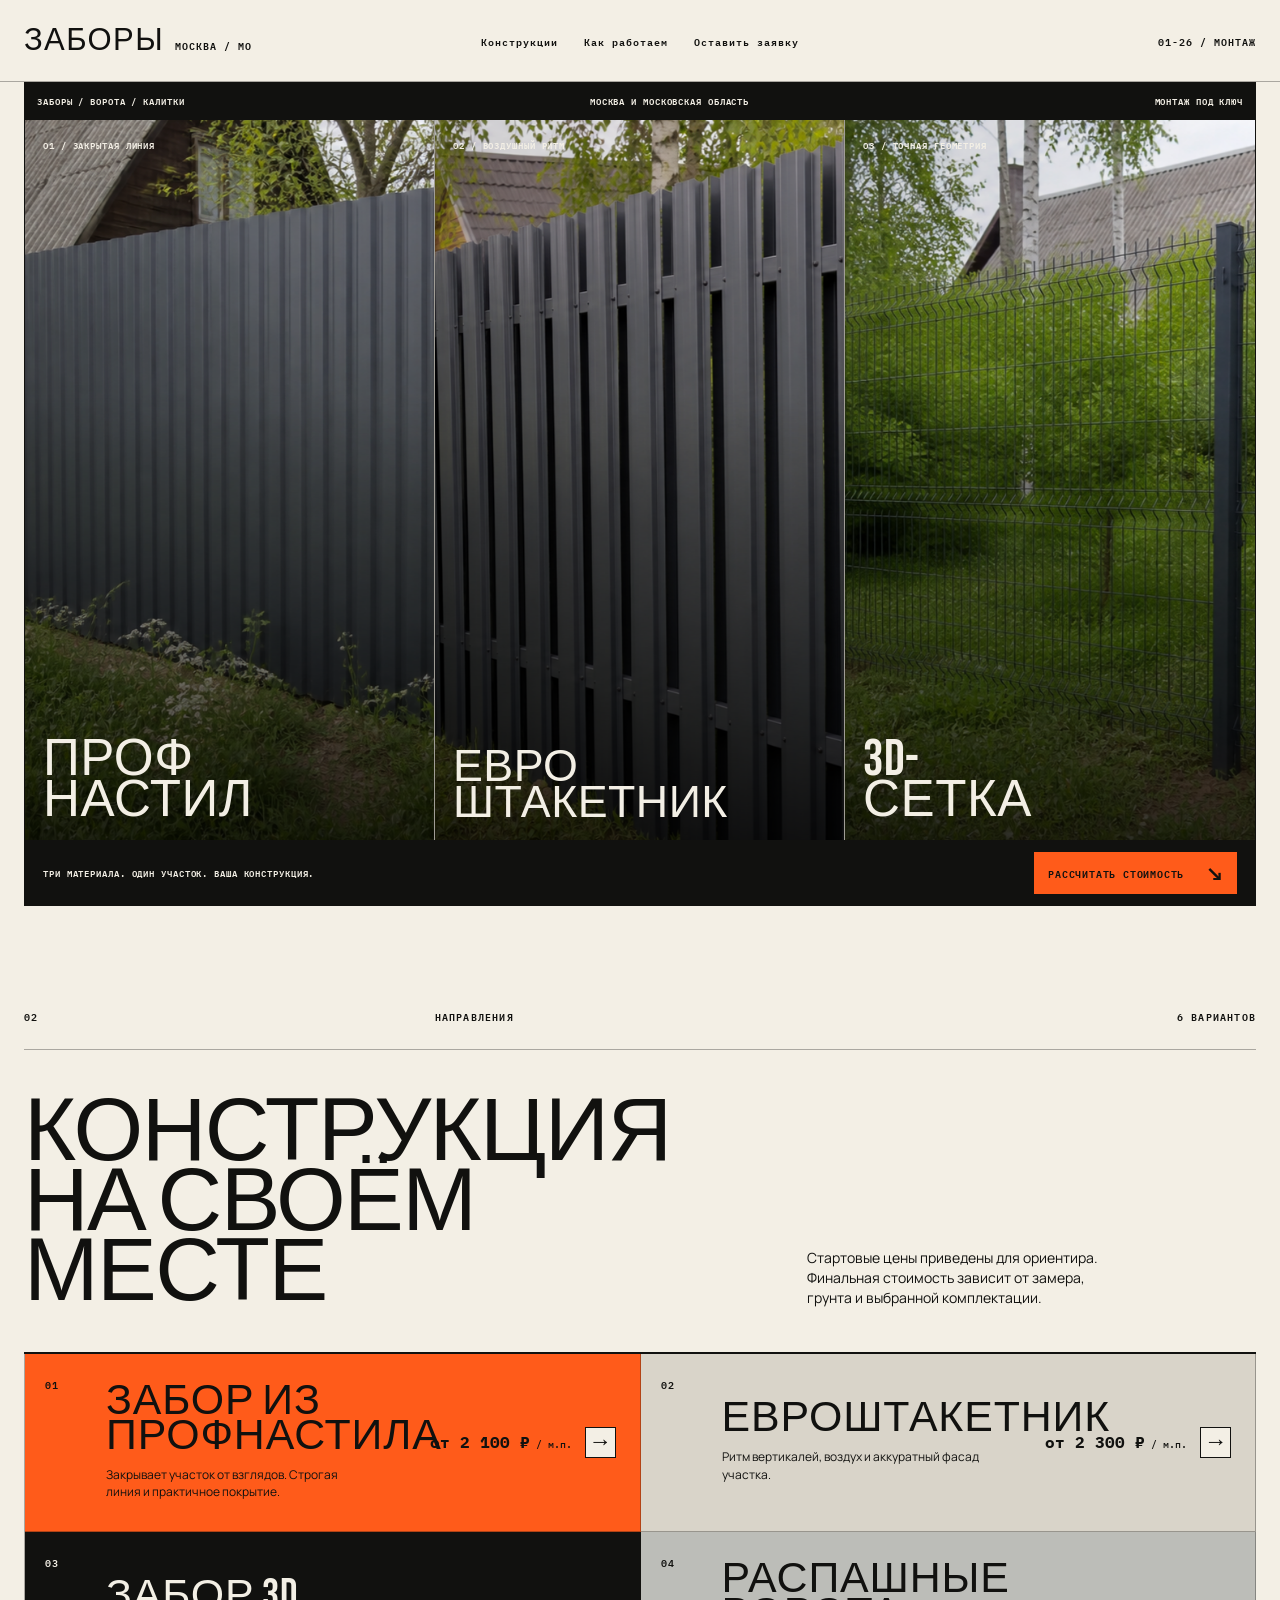
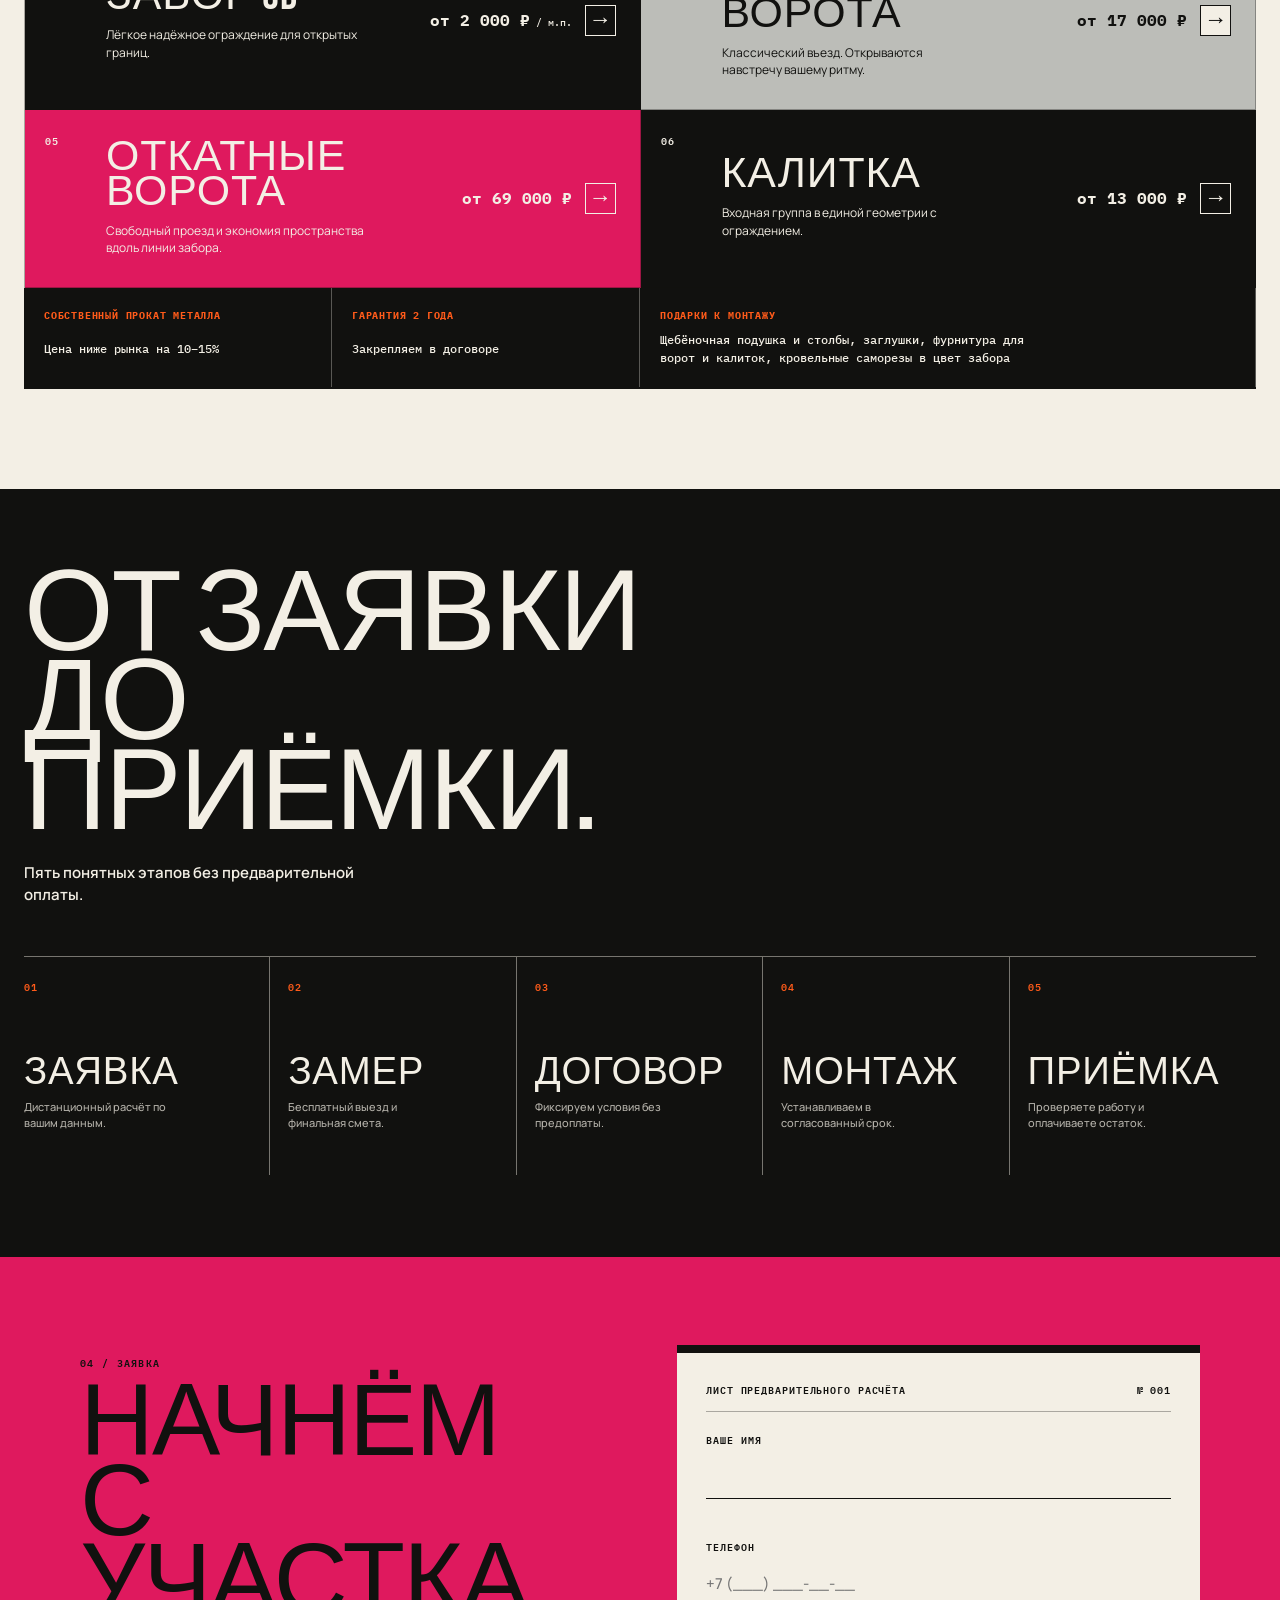
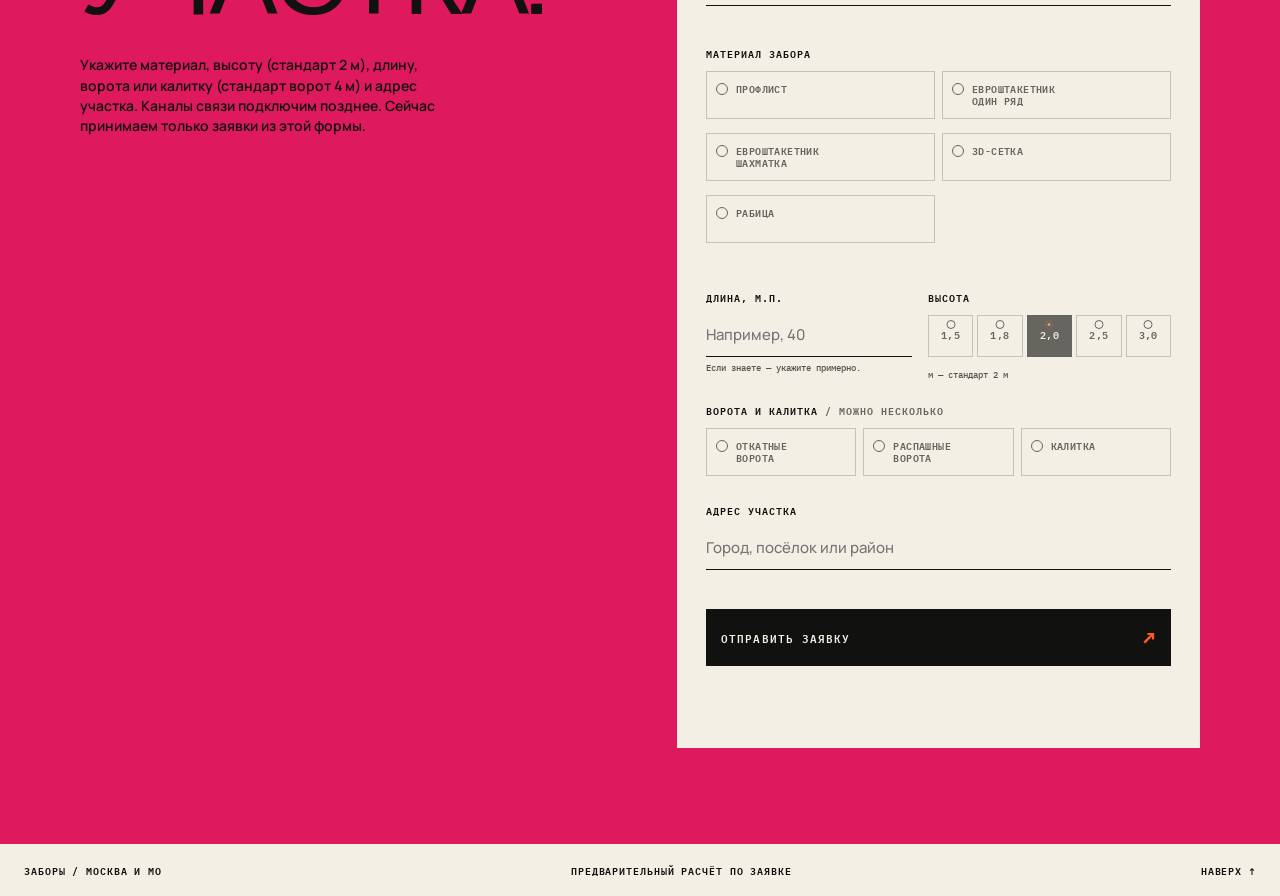
==== index.html @ bd5d5236 "fix: contain direction controls and refine field focus" ====
<!doctype html>
<html lang="ru">
  <head>
    <meta charset="UTF-8" />
    <meta name="viewport" content="width=device-width, initial-scale=1.0" />
    <meta name="description" content="Заборы, ворота и калитки под ключ в Москве и Московской области." />
    <title>Заборы Москва: монтаж ограждений и ворот</title>
    <link rel="preconnect" href="https://fonts.googleapis.com" />
    <link rel="preconnect" href="https://fonts.gstatic.com" crossorigin />
    <link href="https://fonts.googleapis.com/css2?family=Bebas+Neue&family=IBM+Plex+Mono:wght@400;500;600&family=Manrope:wght@400;500;600;700;800&display=swap" rel="stylesheet" />
    <link rel="stylesheet" href="styles.css" />
    <link rel="stylesheet" href="poster-additions.css?v=spec-2" />
    <link rel="stylesheet" href="fidelity-hero.css?v=collage-4" />
  </head>
  <body>
    <!-- THESIS: construction, stated clearly. OWN-WORLD: an industrial street-poster built from black ink, off-white stock, safety orange and magenta. STORY: choose a structure, see starting prices, leave one request. FIRST VIEWPORT: a huge installed gate proves the subject before any sales copy. FORM: a disciplined specification slip that only collects a request. FINISH: form status is candid about delivery. seed: 58762ba6 -->
    <a class="skip-link" href="#lead-form">К форме заявки</a>
    <header class="site-header" id="top">
      <a class="logo" href="#top" aria-label="Заборы Москва, в начало"><span>ЗАБОРЫ</span><b>МОСКВА / МО</b></a>
      <nav aria-label="Навигация по странице"><a href="#directions">Конструкции</a><a href="#process">Как работаем</a><a href="#lead-form">Оставить заявку</a></nav>
      <p class="header-code">01-26 / МОНТАЖ</p>
    </header>
    <main>
      <section class="cinematic-hero" aria-labelledby="hero-title">
        <div class="cinematic-utility"><span>ЗАБОРЫ / ВОРОТА / КАЛИТКИ</span><span>МОСКВА И МОСКОВСКАЯ ОБЛАСТЬ</span><span>МОНТАЖ ПОД КЛЮЧ</span></div>
        <div class="triptych">
          <article class="triptych-panel"><img src="assets/hero-proflist-v3.png" alt="Забор из профнастила" /><div class="panel-shade"></div><p>01 / ЗАКРЫТАЯ ЛИНИЯ</p><h1 id="hero-title">ПРОФ<span>НАСТИЛ</span></h1></article>
          <article class="triptych-panel"><img src="assets/hero-euro-v1.png" alt="Забор из евроштакетника" /><div class="panel-shade"></div><p>02 / ВОЗДУШНЫЙ РИТМ</p><h2>ЕВРО<span>ШТАКЕТНИК</span></h2></article>
          <article class="triptych-panel"><img src="assets/hero-3d-v3.png" alt="Забор из 3D-сетки" /><div class="panel-shade"></div><p>03 / ТОЧНАЯ ГЕОМЕТРИЯ</p><h2>3D-<span>СЕТКА</span></h2></article>
        </div>
        <div class="triptych-footer"><p>ТРИ МАТЕРИАЛА. ОДИН УЧАСТОК. ВАША КОНСТРУКЦИЯ.</p><a class="triptych-cta" href="#lead-form">РАССЧИТАТЬ СТОИМОСТЬ <span aria-hidden="true">↘</span></a></div>
      </section>
      <section class="directions" id="directions" aria-labelledby="directions-title">
        <div class="section-index"><span>02</span><span>НАПРАВЛЕНИЯ</span><span>6 ВАРИАНТОВ</span></div>
        <div class="section-head"><h2 id="directions-title">КОНСТРУКЦИЯ<br>НА СВОЁМ МЕСТЕ</h2><p>Стартовые цены приведены для ориентира. Финальная стоимость зависит от замера, грунта и выбранной комплектации.</p></div>
        <div class="direction-list">
          <article id="proflist" class="direction direction-orange"><span class="direction-number">01</span><div><h3>ЗАБОР ИЗ<br>ПРОФНАСТИЛА</h3><p>Закрывает участок от взглядов. Строгая линия и практичное покрытие.</p></div><strong>от 2 100 ₽<small> / м.п.</small></strong><a href="#lead-form" aria-label="Оставить заявку на забор из профнастила">→</a></article>
          <article id="euro-picket" class="direction direction-zinc"><span class="direction-number">02</span><div><h3>ЕВРОШТАКЕТНИК</h3><p>Ритм вертикалей, воздух и аккуратный фасад участка.</p></div><strong>от 2 300 ₽<small> / м.п.</small></strong><a href="#lead-form" aria-label="Оставить заявку на евроштакетник">→</a></article>
          <article id="mesh-3d" class="direction direction-dark"><span class="direction-number">03</span><div><h3>ЗАБОР 3D</h3><p>Лёгкое надёжное ограждение для открытых границ.</p></div><strong>от 2 000 ₽<small> / м.п.</small></strong><a href="#lead-form" aria-label="Оставить заявку на забор 3D">→</a></article>
          <article id="swing-gates" class="direction direction-steel"><span class="direction-number">04</span><div><h3>РАСПАШНЫЕ<br>ВОРОТА</h3><p>Классический въезд. Открываются навстречу вашему ритму.</p></div><strong>от 17 000 ₽</strong><a href="#lead-form" aria-label="Оставить заявку на распашные ворота">→</a></article>
          <article id="sliding-gates" class="direction direction-magenta"><span class="direction-number">05</span><div><h3>ОТКАТНЫЕ<br>ВОРОТА</h3><p>Свободный проезд и экономия пространства вдоль линии забора.</p></div><strong>от 69 000 ₽</strong><a href="#lead-form" aria-label="Оставить заявку на откатные ворота">→</a></article>
          <article id="wicket" class="direction direction-dark"><span class="direction-number">06</span><div><h3>КАЛИТКА</h3><p>Входная группа в единой геометрии с ограждением.</p></div><strong>от 13 000 ₽</strong><a href="#lead-form" aria-label="Оставить заявку на калитку">→</a></article>
        </div>
        <aside class="directions-note" aria-label="Условия работы">
          <p><b>СОБСТВЕННЫЙ ПРОКАТ МЕТАЛЛА</b><span>Цена ниже рынка на 10–15%</span></p>
          <p><b>ГАРАНТИЯ 2 ГОДА</b><span>Закрепляем в договоре</span></p>
          <p><b>ПОДАРКИ К МОНТАЖУ</b><span>Щебёночная подушка и столбы, заглушки, фурнитура для ворот и калиток, кровельные саморезы в цвет забора</span></p>
        </aside>
      </section>
      <section class="process" id="process" aria-labelledby="process-title">
        <div class="process-copy"><h2 id="process-title">ОТ ЗАЯВКИ<br>ДО ПРИЁМКИ.</h2><p class="process-intro">Пять понятных этапов без предварительной оплаты.</p><ol><li><b>01</b><span>ЗАЯВКА</span><small>Дистанционный расчёт по вашим данным.</small></li><li><b>02</b><span>ЗАМЕР</span><small>Бесплатный выезд и финальная смета.</small></li><li><b>03</b><span>ДОГОВОР</span><small>Фиксируем условия без предоплаты.</small></li><li><b>04</b><span>МОНТАЖ</span><small>Устанавливаем в согласованный срок.</small></li><li><b>05</b><span>ПРИЁМКА</span><small>Проверяете работу и оплачиваете остаток.</small></li></ol></div>
      </section>
      <section class="lead-section" id="lead-form" aria-labelledby="form-title">
        <div class="form-title"><p class="display-kicker">04 / ЗАЯВКА</p><h2 id="form-title">НАЧНЁМ<br>С УЧАСТКА.</h2><p>Укажите материал, высоту (стандарт 2 м), длину, ворота или калитку (стандарт ворот 4 м) и адрес участка. Каналы связи подключим позднее. Сейчас принимаем только заявки из этой формы.</p></div>
        <form class="lead-form specification-form" novalidate>
          <p class="form-heading">ЛИСТ ПРЕДВАРИТЕЛЬНОГО РАСЧЁТА <span>№ 001</span></p>
          <div class="form-field"><label for="name">ВАШЕ ИМЯ</label><input id="name" name="name" autocomplete="name" required minlength="2" /><p class="field-error" id="name-error"></p></div>
          <div class="form-field"><label for="phone">ТЕЛЕФОН</label><input id="phone" name="phone" type="tel" inputmode="tel" autocomplete="tel" placeholder="+7 (___) ___-__-__" required /><p class="field-error" id="phone-error"></p></div>
          <fieldset class="choice-group form-field"><legend>МАТЕРИАЛ ЗАБОРА</legend><div class="choice-grid material-grid"><label class="choice"><input type="radio" name="material" value="Профлист" /><span>ПРОФЛИСТ</span></label><label class="choice"><input type="radio" name="material" value="Евроштакетник — один ряд" /><span>ЕВРОШТАКЕТНИК<br>ОДИН РЯД</span></label><label class="choice"><input type="radio" name="material" value="Евроштакетник — шахматка" /><span>ЕВРОШТАКЕТНИК<br>ШАХМАТКА</span></label><label class="choice"><input type="radio" name="material" value="Забор 3D" /><span>3D-СЕТКА</span></label><label class="choice"><input type="radio" name="material" value="Рабица" /><span>РАБИЦА</span></label></div><p class="field-error" id="material-error"></p></fieldset>
          <div class="form-pair"><div class="form-field"><label for="length">ДЛИНА, М.П.</label><input id="length" name="length" inputmode="decimal" placeholder="Например, 40" /><p class="field-hint">Если знаете — укажите примерно.</p></div><fieldset class="choice-group height-group form-field"><legend>ВЫСОТА</legend><div class="choice-grid height-grid"><label class="choice"><input type="radio" name="height" value="1.5 м" /><span>1,5</span></label><label class="choice"><input type="radio" name="height" value="1.8 м" /><span>1,8</span></label><label class="choice"><input type="radio" name="height" value="2 м" checked /><span>2,0</span></label><label class="choice"><input type="radio" name="height" value="2.5 м" /><span>2,5</span></label><label class="choice"><input type="radio" name="height" value="3 м" /><span>3,0</span></label></div><p class="field-hint">м — стандарт 2 м</p></fieldset></div>
          <fieldset class="choice-group form-field"><legend>ВОРОТА И КАЛИТКА <span>/ МОЖНО НЕСКОЛЬКО</span></legend><div class="choice-grid gates-grid"><label class="choice"><input type="checkbox" name="gates" value="Откатные ворота" /><span>ОТКАТНЫЕ<br>ВОРОТА</span></label><label class="choice"><input type="checkbox" name="gates" value="Распашные ворота" /><span>РАСПАШНЫЕ<br>ВОРОТА</span></label><label class="choice"><input type="checkbox" name="gates" value="Калитка" /><span>КАЛИТКА</span></label></div></fieldset>
          <div class="form-field"><label for="address">АДРЕС УЧАСТКА</label><input id="address" name="address" autocomplete="street-address" required placeholder="Город, посёлок или район" /><p class="field-error" id="address-error"></p></div>
          <button class="submit-button" type="submit"><span>ОТПРАВИТЬ ЗАЯВКУ</span><b aria-hidden="true">↗</b></button><p class="form-status" role="status" aria-live="polite"></p>
        </form>
      </section>
    </main>
    <footer><span>ЗАБОРЫ / МОСКВА И МО</span><span>ПРЕДВАРИТЕЛЬНЫЙ РАСЧЁТ ПО ЗАЯВКЕ</span><a href="#top">НАВЕРХ ↑</a></footer>
    <script src="app.js"></script>
  </body>
</html>
---- styles.css ----
:root{--black:#11110f;--paper:#f3efe5;--orange:#ff5b1a;--magenta:#df195e;--line:rgba(17,17,15,.32);--mono:"IBM Plex Mono",monospace;--display:"Bebas Neue",Impact,sans-serif}*{box-sizing:border-box}html{scroll-behavior:smooth;scrollbar-color:var(--orange) var(--black)}::selection{color:var(--paper);background:var(--magenta)}body{margin:0;background:var(--paper);color:var(--black);font-family:Manrope,Arial,sans-serif;line-height:1.45}.skip-link{position:fixed;top:-100px;left:12px;z-index:10;background:var(--orange);color:var(--black);padding:10px 14px;font:700 13px var(--mono)}.skip-link:focus{top:12px}a:focus-visible,button:focus-visible,input:focus-visible,select:focus-visible,textarea:focus-visible{outline:3px solid var(--magenta);outline-offset:4px}.site-header{min-height:82px;display:grid;grid-template-columns:1fr auto 1fr;align-items:center;gap:24px;padding:13px max(24px,calc((100vw - 1340px)/2));border-bottom:1px solid var(--line)}.logo{display:inline-flex;gap:11px;align-items:baseline;color:var(--black);text-decoration:none}.logo span{font:31px/1 var(--display);letter-spacing:.045em}.logo b,.header-code,.site-header nav a{font:600 10px var(--mono);letter-spacing:.1em}.site-header nav{display:flex;gap:26px}.site-header nav a{color:var(--black);text-decoration:none}.site-header nav a:hover,footer a:hover{color:var(--magenta)}.header-code{justify-self:end;margin:0}.poster-hero{display:grid;grid-template-columns:minmax(250px,1.02fr) minmax(340px,1.5fr);grid-template-rows:auto 1fr auto;min-height:calc(100vh - 82px);padding:0 max(24px,calc((100vw - 1340px)/2));overflow:hidden}.hero-label{grid-column:1/-1;display:flex;align-items:center;gap:13px;min-height:45px;border-bottom:1px solid var(--line);font:600 10px var(--mono);letter-spacing:.12em}.hero-label i{display:block;width:29px;height:9px;background:var(--orange);transform:skew(-24deg)}.hero-image-wrap{grid-area:2/2;position:relative;min-height:540px;overflow:hidden;background:#928f88}.hero-image{position:absolute;inset:0;width:100%;height:100%;object-fit:cover;filter:grayscale(1) contrast(1.12);mix-blend-mode:multiply}.hero-image-wrap:after{content:"";position:absolute;inset:0;background:linear-gradient(90deg,rgba(17,17,15,.28),transparent 55%),linear-gradient(0deg,rgba(17,17,15,.2),transparent 40%)}.image-stamp,.image-coordinate{position:absolute;z-index:1;color:#fff;font:600 10px var(--mono);letter-spacing:.12em}.image-stamp{top:18px;right:18px;background:var(--magenta);padding:7px 9px}.image-coordinate{right:18px;bottom:17px}.hero-copy{grid-area:2/1;display:flex;flex-direction:column;align-items:flex-start;justify-content:center;padding:52px 48px 52px 0}.display-kicker{margin:0 0 14px;font:600 10px var(--mono);letter-spacing:.13em}.hero-copy h1,.section-head h2,.process-copy h2,.form-title h2{margin:0;font:400 clamp(74px,9.25vw,151px)/.78 var(--display);letter-spacing:-.018em}.hero-copy h1 em{color:var(--magenta);font-style:normal}.hero-lead{max-width:374px;margin:31px 0 0;font-size:15px;font-weight:600}.hero-action{grid-area:3/1;border-top:1px solid var(--line);padding:22px 48px 27px 0}.action-link{display:flex;justify-content:space-between;align-items:center;color:var(--black);font:33px/1 var(--display);letter-spacing:.035em;text-decoration:none}.action-link span{display:grid;place-items:center;width:31px;height:31px;background:var(--orange);font:22px var(--mono)}.hero-action p{max-width:270px;margin:12px 0 0;font:500 10px/1.55 var(--mono)}.hero-rail{grid-area:3/2;background:var(--black);color:var(--paper);padding:15px 18px;font:600 10px var(--mono);letter-spacing:.12em}.hero-rail span{padding:0 14px;color:var(--orange)}.directions{padding:0 max(24px,calc((100vw - 1340px)/2)) 100px}.section-index{display:grid;grid-template-columns:1fr 1fr 1fr;align-items:center;height:68px;border-bottom:1px solid var(--line);font:600 10px var(--mono);letter-spacing:.12em}.section-index span:last-child{text-align:right}.section-head{display:grid;grid-template-columns:1.25fr .75fr;gap:35px;padding:49px 0 43px;border-bottom:2px solid var(--black)}.section-head h2{font-size:clamp(56px,7vw,108px)}.section-head p{align-self:end;max-width:320px;margin:0;font-size:14px}.direction-list{display:grid;grid-template-columns:repeat(2,1fr);border-left:1px solid var(--line)}.direction{position:relative;display:grid;grid-template-columns:48px 1fr auto 35px;gap:13px;align-items:center;min-height:178px;padding:21px 20px;overflow:hidden;border-right:1px solid var(--line);border-bottom:1px solid var(--line)}.direction-number{align-self:start;font:600 10px var(--mono);letter-spacing:.1em}.direction h3{margin:0;font:43px/.82 var(--display);letter-spacing:.02em}.direction p{max-width:260px;margin:12px 0 0;font-size:12px}.direction strong{white-space:nowrap;font:700 16px var(--mono)}.direction strong small{font-size:10px;font-weight:500}.direction>a{display:grid;place-items:center;width:31px;height:31px;border:1px solid var(--black);background:var(--paper);color:var(--black);font:23px/1 var(--display);text-decoration:none}.direction>a:hover{background:var(--black);color:var(--paper)}.direction-orange{background:var(--orange)}.direction-magenta{background:var(--magenta);color:var(--paper)}.direction-magenta>a,.direction-image>a{border-color:var(--paper);background:transparent;color:var(--paper)}.direction-magenta>a:hover,.direction-image>a:hover{background:var(--paper);color:var(--black)}.direction-image{background:var(--black);color:var(--paper)}.direction-image img{position:absolute;inset:0;width:100%;height:100%;object-fit:cover;filter:grayscale(1) contrast(1.2);opacity:.38}.direction-image>*:not(img){z-index:1}.process{display:grid;grid-template-columns:1fr 1fr;min-height:700px;background:var(--black);color:var(--paper)}.process-photo{position:relative;min-height:450px;overflow:hidden}.process-photo img{width:100%;height:100%;object-fit:cover;filter:grayscale(1) contrast(1.2)}.process-photo:after{content:"";position:absolute;inset:0;background:var(--orange);mix-blend-mode:color}.process-copy{padding:70px max(24px,calc((100vw - 1340px)/2)) 65px 70px}.process-copy h2{font-size:clamp(65px,8vw,126px)}.process-copy ol{max-width:420px;margin:55px 0 0;padding:0;list-style:none;border-top:1px solid rgba(243,239,229,.45)}.process-copy li{display:grid;grid-template-columns:48px 1fr;gap:13px;padding:17px 0;border-bottom:1px solid rgba(243,239,229,.45);font-size:14px}.process-copy li b{color:var(--orange);font:600 10px var(--mono)}.lead-section{display:grid;grid-template-columns:1fr 1fr;gap:74px;padding:96px max(24px,calc((100vw - 1120px)/2));background:var(--magenta)}.form-title h2{font-size:clamp(67px,8vw,120px)}.form-title>p:last-child{max-width:355px;margin:31px 0 0;font-size:14px;font-weight:600}.lead-form{align-self:start;padding:27px 29px 32px;background:var(--paper);box-shadow:0 -8px 0 var(--black)}.form-heading{display:flex;justify-content:space-between;margin:0 0 26px;padding-bottom:13px;border-bottom:1px solid var(--line);font:600 10px var(--mono);letter-spacing:.09em}.form-field{margin:0 0 17px}.form-field label{display:block;margin:0 0 7px;font:600 10px var(--mono);letter-spacing:.1em}.form-field label span{opacity:.62}input,select,textarea{width:100%;padding:11px 0;border:0;border-bottom:1px solid var(--black);border-radius:0;background:transparent;color:var(--black);font:500 15px Manrope,Arial,sans-serif}textarea{resize:vertical}select{cursor:pointer}.field-error{min-height:16px;margin:4px 0 0;color:#a60042;font:600 10px var(--mono)}.has-error input,.has-error select{border-bottom:1px solid #a60042;box-shadow:0 2px 0 #a60042}.submit-button{display:flex;justify-content:space-between;align-items:center;width:100%;margin-top:6px;padding:15px;border:0;background:var(--black);color:var(--paper);font:600 11px var(--mono);letter-spacing:.1em;cursor:pointer}.submit-button b{color:var(--orange);font-size:20px}.submit-button:hover{background:#292925}.submit-button:disabled{opacity:.62;cursor:wait}.form-status{min-height:20px;margin:12px 0 0;font-size:12px;font-weight:700}.form-status.success{color:#236c31}.form-status.error{color:#a60042}footer{display:flex;justify-content:space-between;gap:18px;padding:17px max(24px,calc((100vw - 1340px)/2));font:600 10px var(--mono);letter-spacing:.09em}footer a{color:var(--black);text-decoration:none}@media(max-width:800px){.site-header{grid-template-columns:1fr auto;padding-block:12px}.site-header nav,.header-code{display:none}.poster-hero{grid-template-columns:1fr;min-height:0;padding:0 16px}.hero-label{min-height:40px;font-size:9px}.hero-image-wrap{grid-area:2/1;min-height:390px}.hero-copy{grid-area:3/1;padding:38px 0 44px}.hero-copy h1{font-size:clamp(76px,24vw,132px)}.hero-action{grid-area:4/1;padding:19px 0}.hero-rail{grid-area:5/1;white-space:nowrap;overflow:hidden}.directions{padding:0 16px 64px}.section-index{height:59px}.section-head{grid-template-columns:1fr;padding:34px 0 30px}.section-head h2{font-size:clamp(61px,18vw,102px)}.direction-list{grid-template-columns:1fr}.direction{grid-template-columns:32px 1fr auto 30px;min-height:143px;padding:17px 12px}.direction h3{font-size:35px}.direction p{margin-top:8px;font-size:11px}.direction strong{font-size:13px}.process{grid-template-columns:1fr}.process-photo{min-height:340px}.process-copy{padding:52px 16px}.process-copy h2{font-size:clamp(73px,21vw,112px)}.lead-section{grid-template-columns:1fr;gap:44px;padding:65px 16px}.form-title h2{font-size:clamp(72px,21vw,112px)}.lead-form{padding:23px 18px 25px}footer{display:grid;grid-template-columns:1fr;gap:9px;padding:18px 16px}}@media(max-width:390px){.direction{grid-template-columns:26px 1fr 29px}.direction strong{display:none}.direction h3{font-size:31px}.hero-copy h1{font-size:72px}}
---- poster-additions.css ----
.directions-note {
  display: grid;
  grid-template-columns: 1fr 1fr 2fr;
  border-bottom: 2px solid var(--black);
  background: var(--black);
  color: var(--paper);
}
.directions-note p {
  display: grid;
  gap: 8px;
  margin: 0;
  padding: 20px;
  border-right: 1px solid rgba(243, 239, 229, .32);
  font: 500 12px/1.5 var(--mono);
}
.directions-note b { color: var(--orange); font-size: 10px; letter-spacing: .08em; }
.directions-note span { max-width: 370px; }
@media (max-width: 800px) {
  .directions-note { grid-template-columns: 1fr; }
  .directions-note p { padding: 17px; border-right: 0; border-bottom: 1px solid rgba(243, 239, 229, .32); }
}

/* Specification form: every configuration choice is visible without a dropdown. */
.specification-form{display:grid;gap:18px}.specification-form .form-heading,.specification-form .form-field{margin:0}.choice-group{min-width:0;margin:0;padding:0;border:0}.choice-group legend{width:100%;margin:0 0 9px;padding:0;font:600 10px var(--mono);letter-spacing:.1em}.choice-group legend span{opacity:.62}.choice-grid{display:grid;gap:7px}.material-grid{grid-template-columns:repeat(2,minmax(0,1fr))}.height-grid{grid-template-columns:repeat(5,minmax(0,1fr));gap:4px}.gates-grid{grid-template-columns:repeat(3,minmax(0,1fr))}.choice{position:relative;display:block;min-width:0;cursor:pointer}.choice input{position:absolute;inline-size:1px;block-size:1px;opacity:0}.choice span{display:block;min-height:48px;padding:10px 9px 9px 29px;border:1px solid var(--line);font:600 10px/1.25 var(--mono);letter-spacing:.04em;transition:background-color .2s ease,color .2s ease,border-color .2s ease}.choice span::before{position:absolute;top:12px;left:10px;width:10px;height:10px;border:1px solid var(--black);border-radius:50%;content:"";transition:background-color .2s ease,box-shadow .2s ease}.choice input:checked+span{border-color:var(--black);background:var(--black);color:var(--paper)}.choice input:checked+span::before{background:var(--orange);box-shadow:inset 0 0 0 2px var(--black)}.choice input:focus-visible+span{outline:3px solid var(--magenta);outline-offset:3px}.height-grid .choice span{min-height:42px;padding:12px 3px 8px;text-align:center;font-size:10px}.height-grid .choice span::before{top:5px;left:50%;width:7px;height:7px;transform:translateX(-50%)}.form-pair{display:grid;grid-template-columns:1fr 1.18fr;gap:16px}.field-hint{min-height:14px;margin:5px 0 0;color:rgba(17,17,15,.7);font:500 9px/1.3 var(--mono)}.specification-form .has-error .choice-grid{outline:2px solid #a60042;outline-offset:3px}.specification-form .has-error .choice span{border-color:#a60042}.specification-form .submit-button{margin-top:1px}
.specification-form input:focus-visible{outline:0;outline-offset:0;border-bottom:2px solid var(--black);box-shadow:0 3px 0 var(--orange)}
@media(max-width:520px){.material-grid{grid-template-columns:1fr}.gates-grid{grid-template-columns:1fr}.form-pair{grid-template-columns:1fr;gap:18px}.height-grid{gap:3px}.choice span{min-height:46px}.height-grid .choice span{min-height:39px}.specification-form{gap:16px}}
---- fidelity-hero.css ----
/* Selected visual: cinematic triptych. Each panel is an independent material study. */
.cinematic-hero{padding:0 max(24px,calc((100vw - 1340px)/2)) 76px;background:var(--paper)}
.cinematic-utility{display:flex;justify-content:space-between;align-items:center;min-height:38px;padding:0 13px;background:var(--black);color:var(--paper);font:600 9px var(--mono);letter-spacing:.1em}
.triptych{position:relative;display:grid;grid-template-columns:repeat(3,1fr);min-height:min(63vw,720px);overflow:hidden;background:var(--black);border-inline:1px solid var(--black)}
.triptych-panel{position:relative;min-width:0;overflow:hidden;border-right:1px solid rgba(243,239,229,.6);background:#242421}.triptych-panel:last-of-type{border-right:0}
.triptych-panel img{position:absolute;inset:-3% -13%;width:126%;height:106%;max-width:none;object-fit:cover;animation:panel-pan 18s cubic-bezier(.42,0,.2,1) infinite alternate;will-change:transform}.triptych-panel:nth-child(2) img{animation-duration:23s;animation-delay:-8s}.triptych-panel:nth-child(3) img{animation-duration:20s;animation-delay:-13s}.panel-shade{position:absolute;inset:0;background:linear-gradient(0deg,rgba(0,0,0,.76),transparent 62%),linear-gradient(90deg,rgba(0,0,0,.16),transparent)}
.triptych-panel p,.triptych-panel h1,.triptych-panel h2{position:absolute;z-index:1;left:18px;right:18px;margin:0;color:var(--paper)}.triptych-panel p{top:17px;font:600 9px var(--mono);letter-spacing:.1em;white-space:nowrap}.triptych-panel h1,.triptych-panel h2{bottom:18px;font:400 clamp(32px,4vw,64px)/.8 var(--display);letter-spacing:.01em;overflow-wrap:normal;word-break:normal}.triptych-panel h1 span,.triptych-panel h2 span{display:block}.triptych-panel:nth-child(2) h2{font-size:clamp(30px,3.5vw,56px)}
.triptych-footer{display:flex;justify-content:space-between;align-items:center;gap:18px;min-height:66px;padding:10px 18px;background:var(--black);border-inline:1px solid var(--black)}.triptych-footer p{max-width:360px;margin:0;color:var(--paper);font:600 9px/1.4 var(--mono);letter-spacing:.1em}.triptych-cta{display:flex;flex:none;gap:24px;align-items:center;padding:12px 14px;background:var(--orange);color:var(--black);font:600 10px var(--mono);letter-spacing:.08em;text-decoration:none}.triptych-cta span{font-size:23px;line-height:.7}.triptych-cta:hover{background:var(--magenta)}
@keyframes panel-pan{from{transform:translate3d(-3%,0,0) scale(1.02)}to{transform:translate3d(5%,0,0) scale(1.02)}}body.is-hidden .triptych-panel img{animation-play-state:paused}@media(prefers-reduced-motion:reduce){.triptych-panel img{animation:none;transform:scale(1.02)}}
@media(max-width:760px){.cinematic-hero{padding:0 16px 56px}.cinematic-utility span:nth-child(2){display:none}.triptych{grid-template-columns:1fr;grid-template-rows:repeat(3,190px);min-height:570px}.triptych-panel{border-right:0;border-bottom:1px solid rgba(243,239,229,.6)}.triptych-panel:last-of-type{border-bottom:0}.triptych-panel img{inset:-7% -9%;width:118%;height:114%}.triptych-panel p{top:12px;left:12px}.triptych-panel h1,.triptych-panel h2{right:12px;bottom:13px;left:12px;font-size:clamp(42px,14vw,60px)}.triptych-panel:nth-child(2) h2{font-size:clamp(34px,11vw,50px)}.triptych-panel h1 span,.triptych-panel h2 span{display:inline}.triptych-footer{min-height:0;padding:12px;align-items:stretch;flex-direction:column;gap:10px}.triptych-footer p{max-width:none;font-size:8px}.triptych-cta{justify-content:space-between;padding:11px;font-size:9px}}@media(max-width:340px){.cinematic-utility{padding:0 8px;font-size:8px}.triptych{grid-template-rows:repeat(3,170px);min-height:510px}.triptych-panel h1,.triptych-panel h2{font-size:41px}.triptych-panel:nth-child(2) h2{font-size:32px}.triptych-cta{gap:10px;font-size:8px}}

/* Lower page retains the construction-poster treatments from the accepted layout. */
.direction-zinc{background:#d9d4c9}.direction-steel{background:#bcbdb8}.direction-dark{background:var(--black);color:var(--paper)}.direction-dark>a{border-color:var(--paper);background:transparent;color:var(--paper)}.direction-dark>a:hover{background:var(--paper);color:var(--black)}
.direction{grid-template-columns:48px minmax(0,1fr) max-content 35px}.direction>div{min-width:0}.direction h3{font-size:clamp(35px,3.35vw,43px)}
.process{display:block;min-height:0;background:var(--black)}.process-copy{max-width:1340px;margin:0 auto;padding:82px max(24px,calc((100vw - 1340px)/2))}.process-copy h2{max-width:700px;font-size:clamp(72px,9vw,142px)}.process-intro{max-width:360px;margin:22px 0 50px;color:var(--paper);font-size:15px;font-weight:600}.process-copy ol{display:grid;grid-template-columns:repeat(5,1fr);max-width:none;margin:0;border-top:1px solid rgba(243,239,229,.45)}.process-copy li{position:relative;display:grid;grid-template-columns:1fr;gap:10px;min-height:218px;padding:20px 18px 18px 0;overflow:hidden;border-bottom:0;border-right:1px solid rgba(243,239,229,.45);font-size:inherit;transition:background-color .28s cubic-bezier(.16,1,.3,1)}.process-copy li:not(:first-child){padding-left:18px}.process-copy li:last-child{border-right:0}.process-copy li::after{position:absolute;right:0;bottom:0;left:0;height:3px;content:"";background:var(--orange);transform:scaleX(0);transform-origin:left;transition:transform .42s cubic-bezier(.16,1,.3,1)}.process-copy li b{color:var(--orange);font:600 10px var(--mono);letter-spacing:.1em;transition:letter-spacing .28s cubic-bezier(.16,1,.3,1)}.process-copy li span{align-self:end;color:var(--paper);font:400 clamp(30px,3vw,45px)/.88 var(--display);letter-spacing:.02em;transition:transform .38s cubic-bezier(.16,1,.3,1)}.process-copy li small{display:block;max-width:150px;color:var(--paper);font:500 11px/1.45 Manrope,Arial,sans-serif;opacity:.72;transition:opacity .28s ease,transform .38s cubic-bezier(.16,1,.3,1)}@media(hover:hover){.process-copy li:hover{background:rgba(243,239,229,.07)}.process-copy li:hover::after{transform:scaleX(1)}.process-copy li:hover b{letter-spacing:.18em}.process-copy li:hover span,.process-copy li:hover small{transform:translateX(8px)}.process-copy li:hover small{opacity:1}}
@media(max-width:1020px){.direction-list{grid-template-columns:1fr}.direction{grid-template-columns:40px minmax(0,1fr) max-content 32px}.direction h3{overflow-wrap:anywhere}.direction strong{font-size:14px}.direction>a{width:29px;height:29px}}
@media(max-width:760px){.direction{grid-template-columns:26px minmax(0,1fr) max-content 29px}.direction strong{font-size:12px}.process-copy{padding:58px 16px}.process-copy ol{grid-template-columns:1fr}.process-copy li,.process-copy li:not(:first-child){min-height:0;grid-template-columns:42px 1fr;gap:5px 14px;padding:16px 0;border-right:0;border-bottom:1px solid rgba(243,239,229,.45)}.process-copy li span{align-self:center;font-size:34px}.process-copy li small{grid-column:2;max-width:280px}}
@media(max-width:400px){.site-header{gap:8px;padding-inline:16px}.logo{min-width:0;gap:7px}.logo b{font-size:9px}.cinematic-hero,.directions,.lead-section{max-width:100%;overflow:hidden}.triptych-cta{max-width:calc(100% - 24px);gap:10px}.triptych-panel h1,.triptych-panel h2,.section-head h2,.form-title h2{max-width:100%;overflow-wrap:anywhere}.direction>div{min-width:0}.direction h3{overflow-wrap:anywhere}}
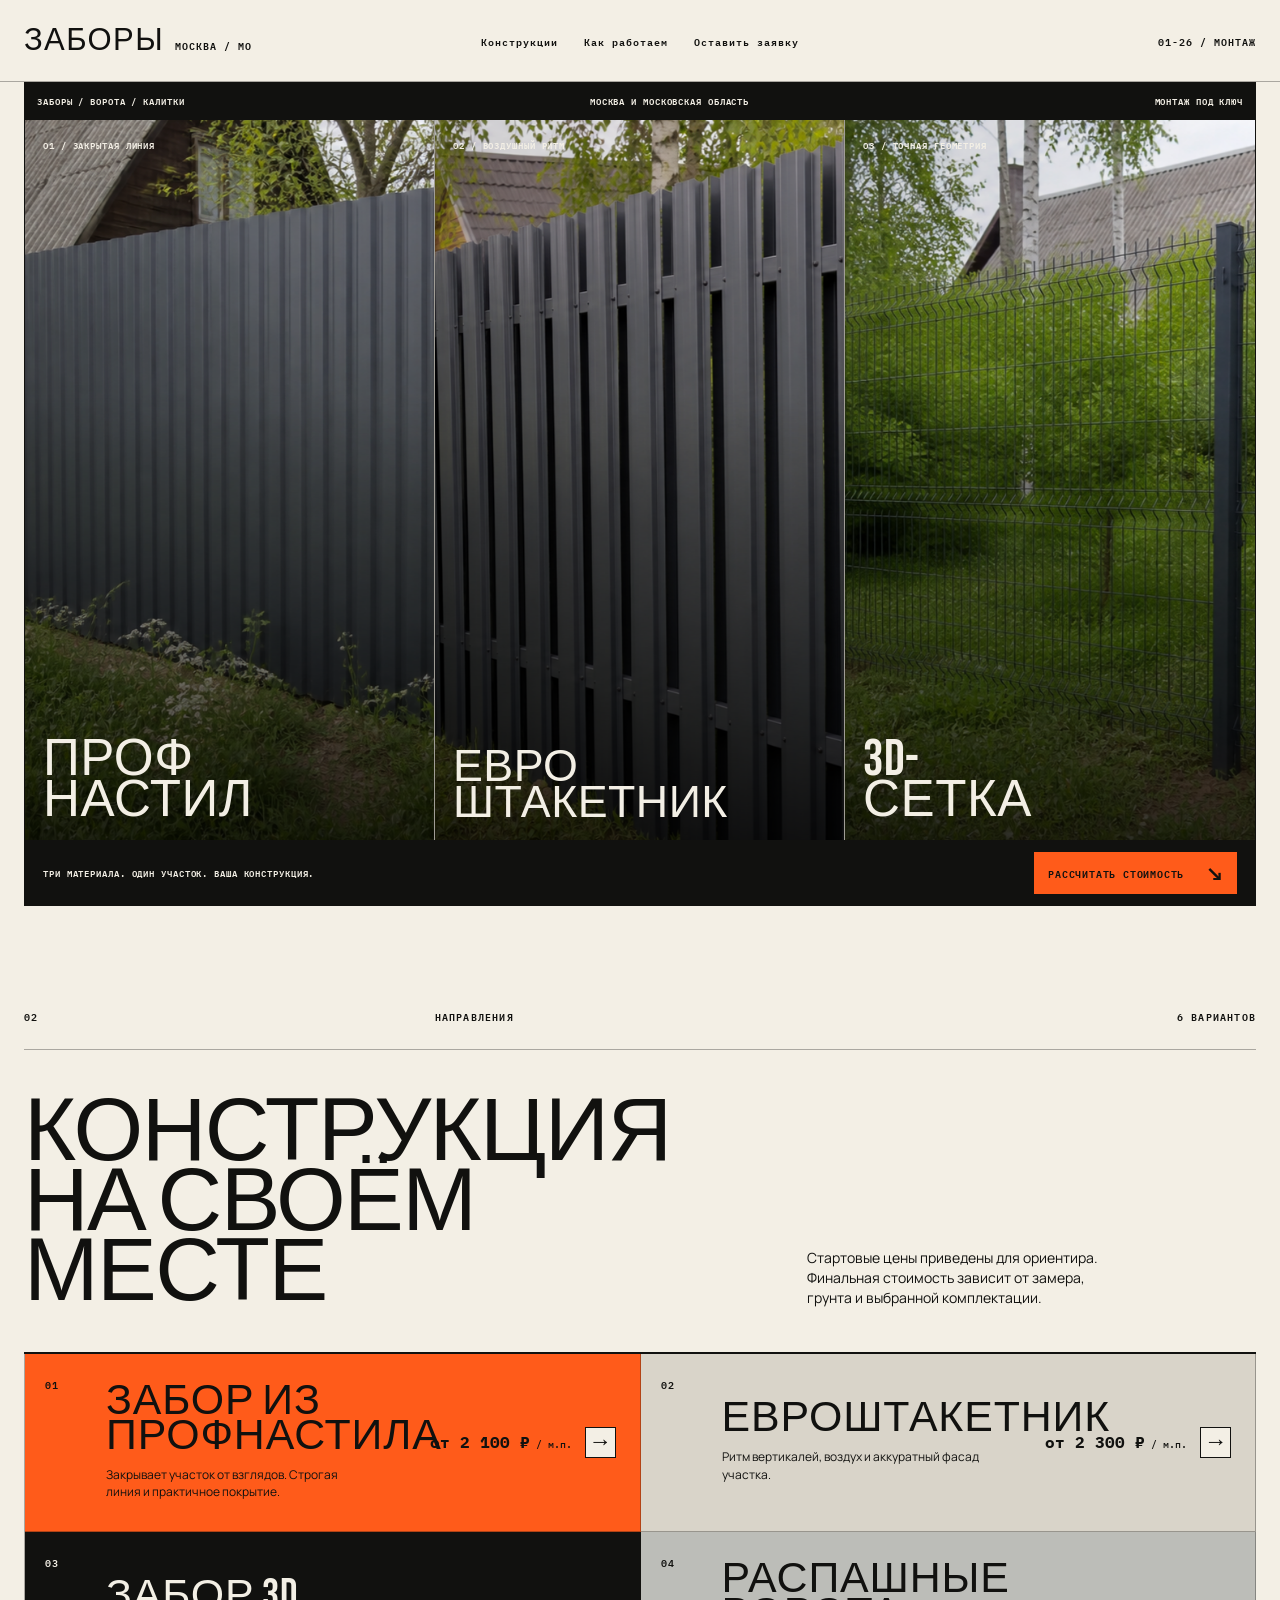
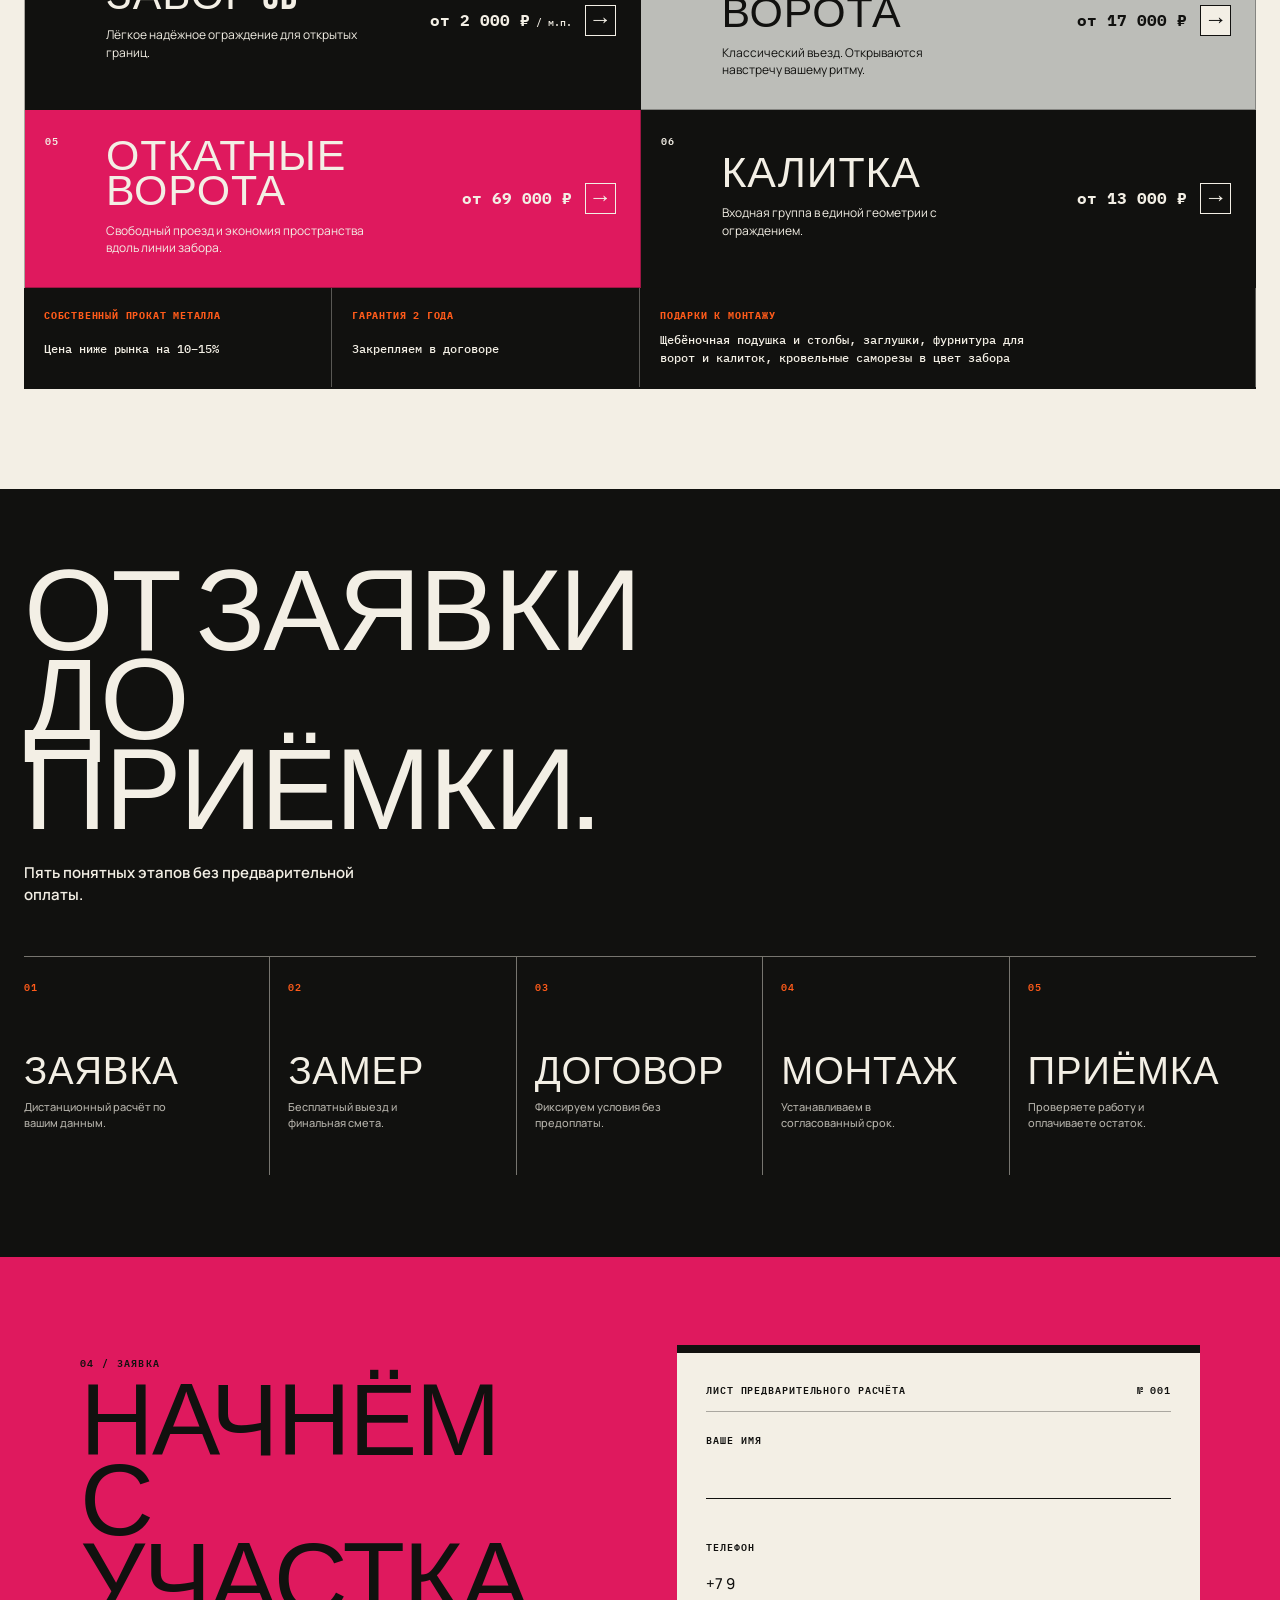
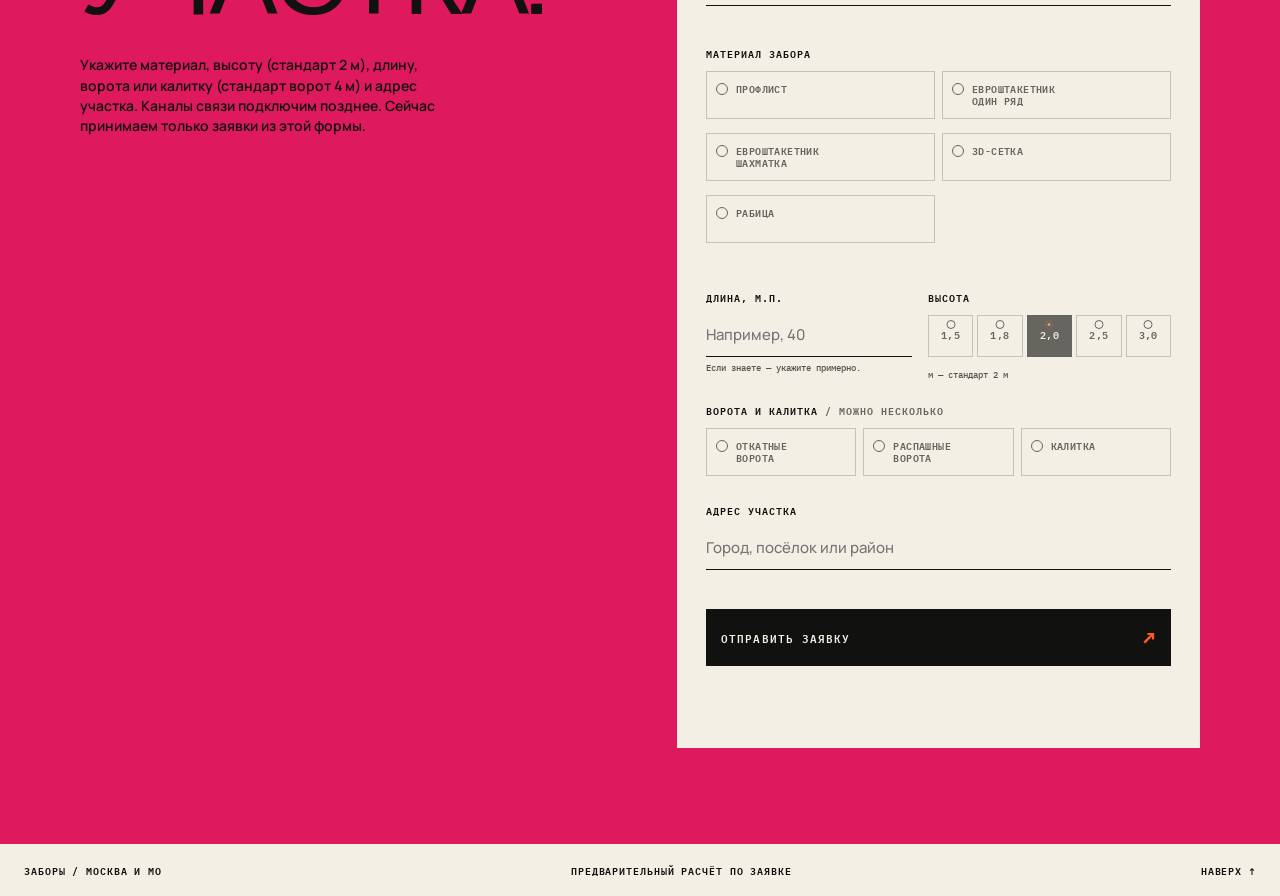
==== commit 5b36c6f3: "feat: add russian mobile phone mask and validation" ====
--- a/index.html
+++ b/index.html
@@ -55,7 +55,7 @@
         <form class="lead-form specification-form" novalidate>
           <p class="form-heading">ЛИСТ ПРЕДВАРИТЕЛЬНОГО РАСЧЁТА <span>№ 001</span></p>
           <div class="form-field"><label for="name">ВАШЕ ИМЯ</label><input id="name" name="name" autocomplete="name" required minlength="2" /><p class="field-error" id="name-error"></p></div>
-          <div class="form-field"><label for="phone">ТЕЛЕФОН</label><input id="phone" name="phone" type="tel" inputmode="tel" autocomplete="tel" placeholder="+7 (___) ___-__-__" required /><p class="field-error" id="phone-error"></p></div>
+          <div class="form-field"><label for="phone">ТЕЛЕФОН</label><input id="phone" name="phone" type="tel" inputmode="tel" autocomplete="tel" value="+7 9" maxlength="18" aria-describedby="phone-error" required /><p class="field-error" id="phone-error"></p></div>
           <fieldset class="choice-group form-field"><legend>МАТЕРИАЛ ЗАБОРА</legend><div class="choice-grid material-grid"><label class="choice"><input type="radio" name="material" value="Профлист" /><span>ПРОФЛИСТ</span></label><label class="choice"><input type="radio" name="material" value="Евроштакетник — один ряд" /><span>ЕВРОШТАКЕТНИК<br>ОДИН РЯД</span></label><label class="choice"><input type="radio" name="material" value="Евроштакетник — шахматка" /><span>ЕВРОШТАКЕТНИК<br>ШАХМАТКА</span></label><label class="choice"><input type="radio" name="material" value="Забор 3D" /><span>3D-СЕТКА</span></label><label class="choice"><input type="radio" name="material" value="Рабица" /><span>РАБИЦА</span></label></div><p class="field-error" id="material-error"></p></fieldset>
           <div class="form-pair"><div class="form-field"><label for="length">ДЛИНА, М.П.</label><input id="length" name="length" inputmode="decimal" placeholder="Например, 40" /><p class="field-hint">Если знаете — укажите примерно.</p></div><fieldset class="choice-group height-group form-field"><legend>ВЫСОТА</legend><div class="choice-grid height-grid"><label class="choice"><input type="radio" name="height" value="1.5 м" /><span>1,5</span></label><label class="choice"><input type="radio" name="height" value="1.8 м" /><span>1,8</span></label><label class="choice"><input type="radio" name="height" value="2 м" checked /><span>2,0</span></label><label class="choice"><input type="radio" name="height" value="2.5 м" /><span>2,5</span></label><label class="choice"><input type="radio" name="height" value="3 м" /><span>3,0</span></label></div><p class="field-hint">м — стандарт 2 м</p></fieldset></div>
           <fieldset class="choice-group form-field"><legend>ВОРОТА И КАЛИТКА <span>/ МОЖНО НЕСКОЛЬКО</span></legend><div class="choice-grid gates-grid"><label class="choice"><input type="checkbox" name="gates" value="Откатные ворота" /><span>ОТКАТНЫЕ<br>ВОРОТА</span></label><label class="choice"><input type="checkbox" name="gates" value="Распашные ворота" /><span>РАСПАШНЫЕ<br>ВОРОТА</span></label><label class="choice"><input type="checkbox" name="gates" value="Калитка" /><span>КАЛИТКА</span></label></div></fieldset>
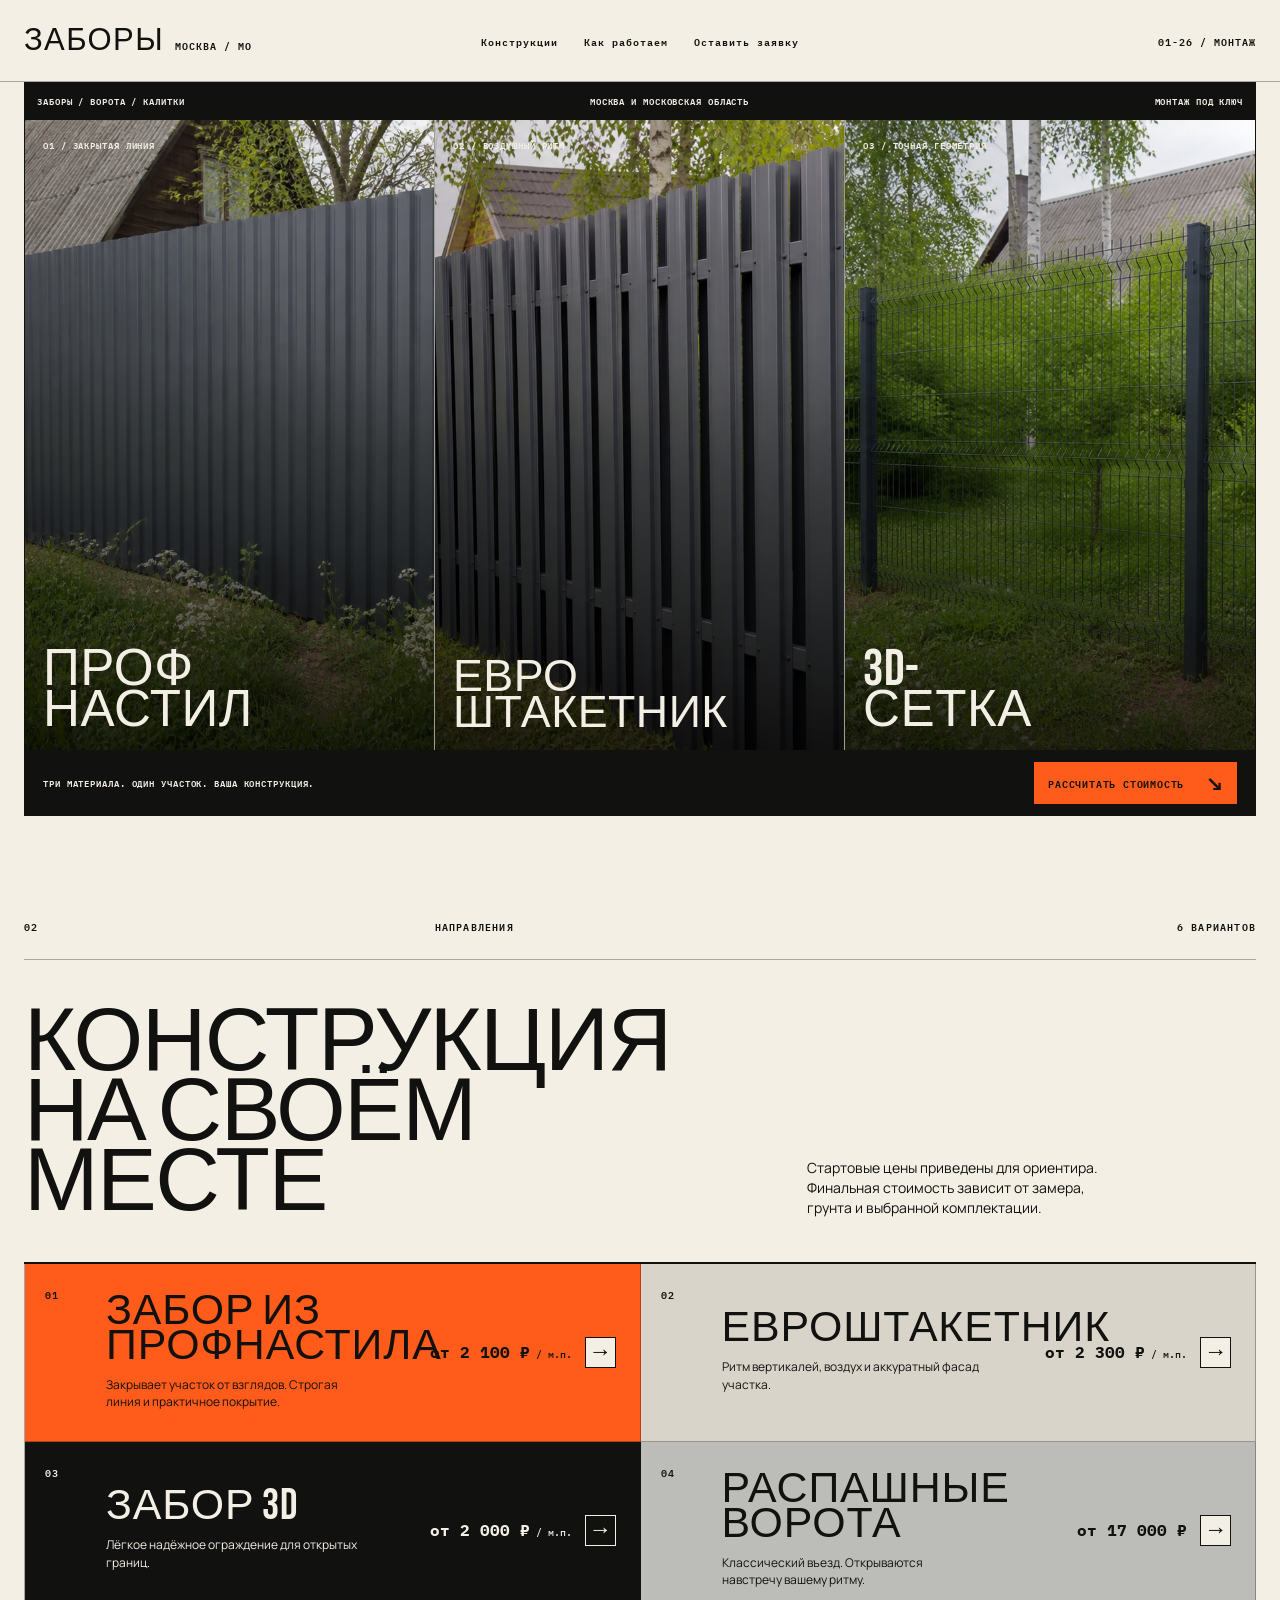
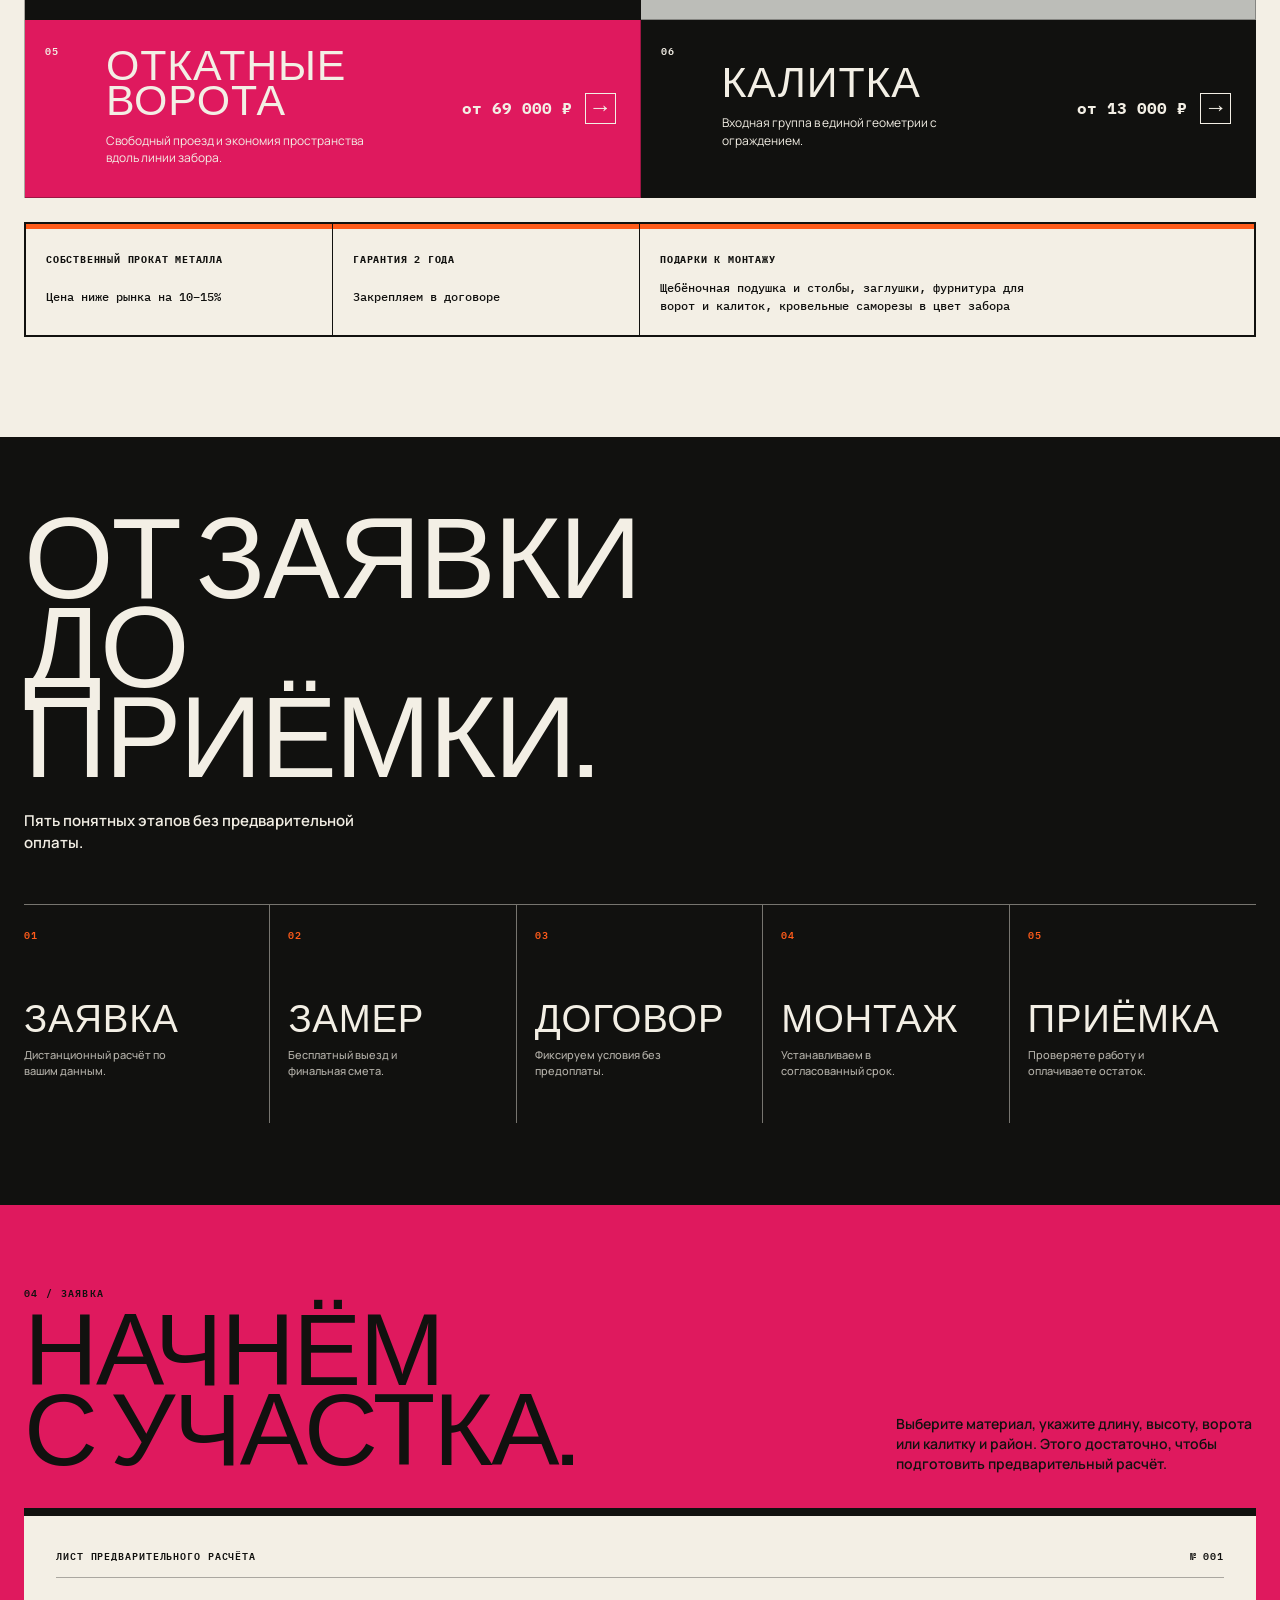
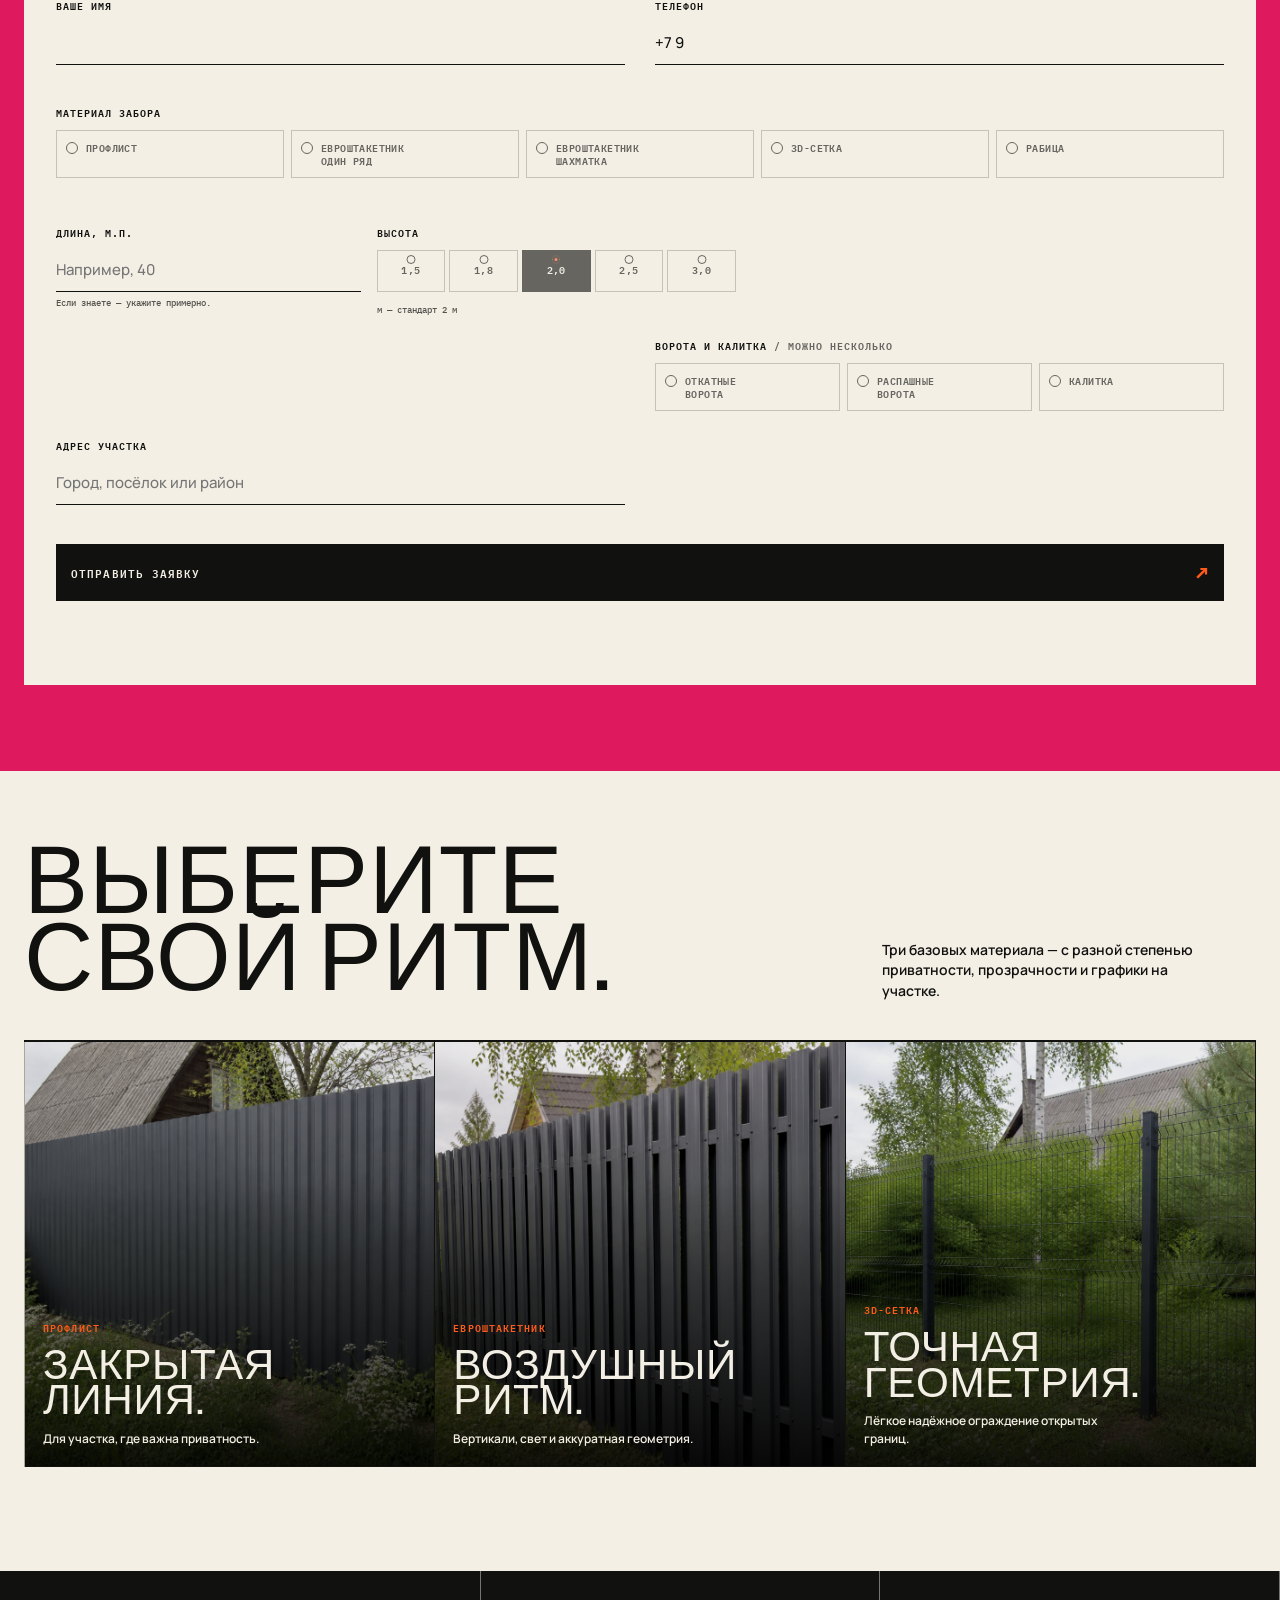
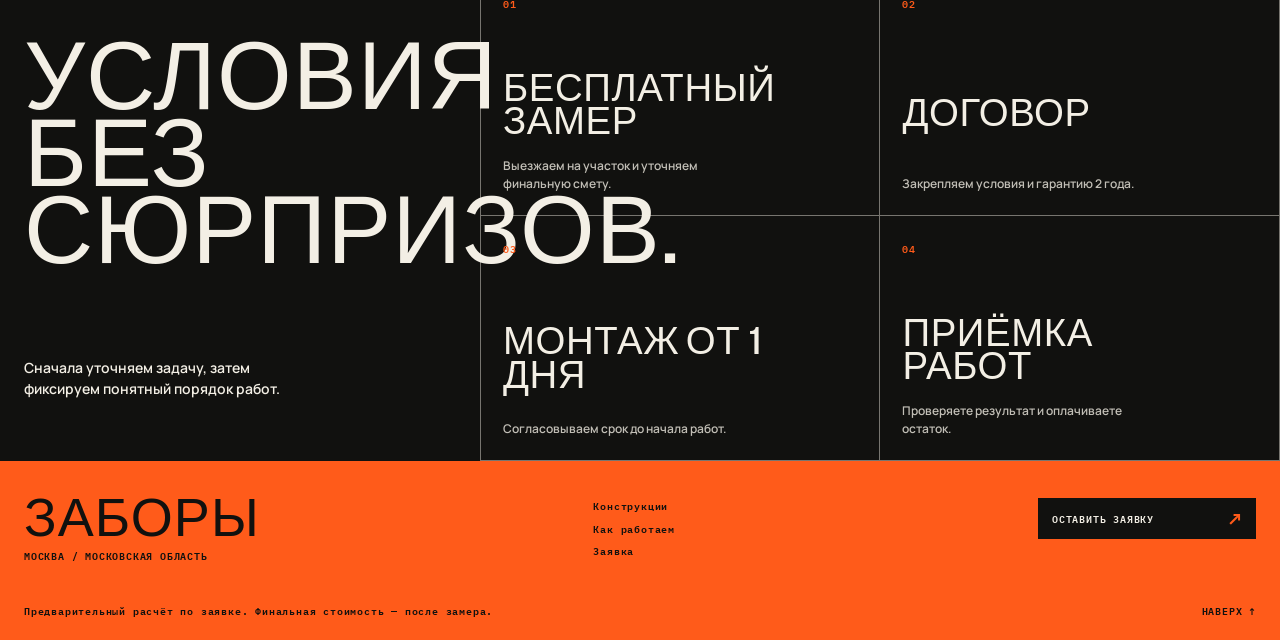
==== commit b7c31c45: "feat: compact estimate sheet and complete lower sections" ====
--- a/index.html
+++ b/index.html
@@ -9,8 +9,8 @@
     <link rel="preconnect" href="https://fonts.gstatic.com" crossorigin />
     <link href="https://fonts.googleapis.com/css2?family=Bebas+Neue&family=IBM+Plex+Mono:wght@400;500;600&family=Manrope:wght@400;500;600;700;800&display=swap" rel="stylesheet" />
     <link rel="stylesheet" href="styles.css" />
-    <link rel="stylesheet" href="poster-additions.css?v=spec-2" />
-    <link rel="stylesheet" href="fidelity-hero.css?v=collage-4" />
+    <link rel="stylesheet" href="poster-additions.css?v=layout-3" />
+    <link rel="stylesheet" href="fidelity-hero.css?v=static-5" />
   </head>
   <body>
     <!-- THESIS: construction, stated clearly. OWN-WORLD: an industrial street-poster built from black ink, off-white stock, safety orange and magenta. STORY: choose a structure, see starting prices, leave one request. FIRST VIEWPORT: a huge installed gate proves the subject before any sales copy. FORM: a disciplined specification slip that only collects a request. FINISH: form status is candid about delivery. seed: 58762ba6 -->
@@ -51,20 +51,37 @@
         <div class="process-copy"><h2 id="process-title">ОТ ЗАЯВКИ<br>ДО ПРИЁМКИ.</h2><p class="process-intro">Пять понятных этапов без предварительной оплаты.</p><ol><li><b>01</b><span>ЗАЯВКА</span><small>Дистанционный расчёт по вашим данным.</small></li><li><b>02</b><span>ЗАМЕР</span><small>Бесплатный выезд и финальная смета.</small></li><li><b>03</b><span>ДОГОВОР</span><small>Фиксируем условия без предоплаты.</small></li><li><b>04</b><span>МОНТАЖ</span><small>Устанавливаем в согласованный срок.</small></li><li><b>05</b><span>ПРИЁМКА</span><small>Проверяете работу и оплачиваете остаток.</small></li></ol></div>
       </section>
       <section class="lead-section" id="lead-form" aria-labelledby="form-title">
-        <div class="form-title"><p class="display-kicker">04 / ЗАЯВКА</p><h2 id="form-title">НАЧНЁМ<br>С УЧАСТКА.</h2><p>Укажите материал, высоту (стандарт 2 м), длину, ворота или калитку (стандарт ворот 4 м) и адрес участка. Каналы связи подключим позднее. Сейчас принимаем только заявки из этой формы.</p></div>
+        <div class="form-title"><p class="display-kicker">04 / ЗАЯВКА</p><h2 id="form-title">НАЧНЁМ<br>С УЧАСТКА.</h2><p>Выберите материал, укажите длину, высоту, ворота или калитку и район. Этого достаточно, чтобы подготовить предварительный расчёт.</p></div>
         <form class="lead-form specification-form" novalidate>
           <p class="form-heading">ЛИСТ ПРЕДВАРИТЕЛЬНОГО РАСЧЁТА <span>№ 001</span></p>
           <div class="form-field"><label for="name">ВАШЕ ИМЯ</label><input id="name" name="name" autocomplete="name" required minlength="2" /><p class="field-error" id="name-error"></p></div>
           <div class="form-field"><label for="phone">ТЕЛЕФОН</label><input id="phone" name="phone" type="tel" inputmode="tel" autocomplete="tel" value="+7 9" maxlength="18" aria-describedby="phone-error" required /><p class="field-error" id="phone-error"></p></div>
-          <fieldset class="choice-group form-field"><legend>МАТЕРИАЛ ЗАБОРА</legend><div class="choice-grid material-grid"><label class="choice"><input type="radio" name="material" value="Профлист" /><span>ПРОФЛИСТ</span></label><label class="choice"><input type="radio" name="material" value="Евроштакетник — один ряд" /><span>ЕВРОШТАКЕТНИК<br>ОДИН РЯД</span></label><label class="choice"><input type="radio" name="material" value="Евроштакетник — шахматка" /><span>ЕВРОШТАКЕТНИК<br>ШАХМАТКА</span></label><label class="choice"><input type="radio" name="material" value="Забор 3D" /><span>3D-СЕТКА</span></label><label class="choice"><input type="radio" name="material" value="Рабица" /><span>РАБИЦА</span></label></div><p class="field-error" id="material-error"></p></fieldset>
-          <div class="form-pair"><div class="form-field"><label for="length">ДЛИНА, М.П.</label><input id="length" name="length" inputmode="decimal" placeholder="Например, 40" /><p class="field-hint">Если знаете — укажите примерно.</p></div><fieldset class="choice-group height-group form-field"><legend>ВЫСОТА</legend><div class="choice-grid height-grid"><label class="choice"><input type="radio" name="height" value="1.5 м" /><span>1,5</span></label><label class="choice"><input type="radio" name="height" value="1.8 м" /><span>1,8</span></label><label class="choice"><input type="radio" name="height" value="2 м" checked /><span>2,0</span></label><label class="choice"><input type="radio" name="height" value="2.5 м" /><span>2,5</span></label><label class="choice"><input type="radio" name="height" value="3 м" /><span>3,0</span></label></div><p class="field-hint">м — стандарт 2 м</p></fieldset></div>
-          <fieldset class="choice-group form-field"><legend>ВОРОТА И КАЛИТКА <span>/ МОЖНО НЕСКОЛЬКО</span></legend><div class="choice-grid gates-grid"><label class="choice"><input type="checkbox" name="gates" value="Откатные ворота" /><span>ОТКАТНЫЕ<br>ВОРОТА</span></label><label class="choice"><input type="checkbox" name="gates" value="Распашные ворота" /><span>РАСПАШНЫЕ<br>ВОРОТА</span></label><label class="choice"><input type="checkbox" name="gates" value="Калитка" /><span>КАЛИТКА</span></label></div></fieldset>
-          <div class="form-field"><label for="address">АДРЕС УЧАСТКА</label><input id="address" name="address" autocomplete="street-address" required placeholder="Город, посёлок или район" /><p class="field-error" id="address-error"></p></div>
+          <fieldset class="choice-group form-field material-field"><legend>МАТЕРИАЛ ЗАБОРА</legend><div class="choice-grid material-grid"><label class="choice"><input type="radio" name="material" value="Профлист" /><span>ПРОФЛИСТ</span></label><label class="choice"><input type="radio" name="material" value="Евроштакетник — один ряд" /><span>ЕВРОШТАКЕТНИК<br>ОДИН РЯД</span></label><label class="choice"><input type="radio" name="material" value="Евроштакетник — шахматка" /><span>ЕВРОШТАКЕТНИК<br>ШАХМАТКА</span></label><label class="choice"><input type="radio" name="material" value="Забор 3D" /><span>3D-СЕТКА</span></label><label class="choice"><input type="radio" name="material" value="Рабица" /><span>РАБИЦА</span></label></div><p class="field-error" id="material-error"></p></fieldset>
+          <div class="form-pair measurements-field"><div class="form-field"><label for="length">ДЛИНА, М.П.</label><input id="length" name="length" inputmode="decimal" placeholder="Например, 40" /><p class="field-hint">Если знаете — укажите примерно.</p></div><fieldset class="choice-group height-group form-field"><legend>ВЫСОТА</legend><div class="choice-grid height-grid"><label class="choice"><input type="radio" name="height" value="1.5 м" /><span>1,5</span></label><label class="choice"><input type="radio" name="height" value="1.8 м" /><span>1,8</span></label><label class="choice"><input type="radio" name="height" value="2 м" checked /><span>2,0</span></label><label class="choice"><input type="radio" name="height" value="2.5 м" /><span>2,5</span></label><label class="choice"><input type="radio" name="height" value="3 м" /><span>3,0</span></label></div><p class="field-hint">м — стандарт 2 м</p></fieldset></div>
+          <fieldset class="choice-group form-field gates-field"><legend>ВОРОТА И КАЛИТКА <span>/ МОЖНО НЕСКОЛЬКО</span></legend><div class="choice-grid gates-grid"><label class="choice"><input type="checkbox" name="gates" value="Откатные ворота" /><span>ОТКАТНЫЕ<br>ВОРОТА</span></label><label class="choice"><input type="checkbox" name="gates" value="Распашные ворота" /><span>РАСПАШНЫЕ<br>ВОРОТА</span></label><label class="choice"><input type="checkbox" name="gates" value="Калитка" /><span>КАЛИТКА</span></label></div></fieldset>
+          <div class="form-field address-field"><label for="address">АДРЕС УЧАСТКА</label><input id="address" name="address" autocomplete="street-address" required placeholder="Город, посёлок или район" /><p class="field-error" id="address-error"></p></div>
           <button class="submit-button" type="submit"><span>ОТПРАВИТЬ ЗАЯВКУ</span><b aria-hidden="true">↗</b></button><p class="form-status" role="status" aria-live="polite"></p>
         </form>
       </section>
+      <section class="material-studies" aria-labelledby="material-studies-title">
+        <div class="material-studies-head"><h2 id="material-studies-title">ВЫБЕРИТЕ<br>СВОЙ РИТМ.</h2><p>Три базовых материала — с разной степенью приватности, прозрачности и графики на участке.</p></div>
+        <div class="material-studies-grid">
+          <article class="material-study"><img src="assets/hero-proflist-v3.png" alt="Графитовый забор из профнастила" /><div><b>ПРОФЛИСТ</b><h3>ЗАКРЫТАЯ ЛИНИЯ.</h3><p>Для участка, где важна приватность.</p></div></article>
+          <article class="material-study"><img src="assets/hero-euro-v1.png" alt="Графитовый забор из евроштакетника" /><div><b>ЕВРОШТАКЕТНИК</b><h3>ВОЗДУШНЫЙ РИТМ.</h3><p>Вертикали, свет и аккуратная геометрия.</p></div></article>
+          <article class="material-study"><img src="assets/hero-3d-v3.png" alt="Графитовый забор из 3D-сетки" /><div><b>3D-СЕТКА</b><h3>ТОЧНАЯ ГЕОМЕТРИЯ.</h3><p>Лёгкое надёжное ограждение открытых границ.</p></div></article>
+        </div>
+      </section>
+      <section class="work-terms" aria-labelledby="work-terms-title">
+        <div class="work-terms-title"><h2 id="work-terms-title">УСЛОВИЯ<br>БЕЗ СЮРПРИЗОВ.</h2><p>Сначала уточняем задачу, затем фиксируем понятный порядок работ.</p></div>
+        <div class="work-terms-list">
+          <article><b>01</b><h3>БЕСПЛАТНЫЙ ЗАМЕР</h3><p>Выезжаем на участок и уточняем финальную смету.</p></article>
+          <article><b>02</b><h3>ДОГОВОР</h3><p>Закрепляем условия и гарантию 2 года.</p></article>
+          <article><b>03</b><h3>МОНТАЖ ОТ 1 ДНЯ</h3><p>Согласовываем срок до начала работ.</p></article>
+          <article><b>04</b><h3>ПРИЁМКА РАБОТ</h3><p>Проверяете результат и оплачиваете остаток.</p></article>
+        </div>
+      </section>
     </main>
-    <footer><span>ЗАБОРЫ / МОСКВА И МО</span><span>ПРЕДВАРИТЕЛЬНЫЙ РАСЧЁТ ПО ЗАЯВКЕ</span><a href="#top">НАВЕРХ ↑</a></footer>
-    <script src="app.js"></script>
+    <footer class="site-footer"><div class="footer-brand"><strong>ЗАБОРЫ</strong><span>МОСКВА / МОСКОВСКАЯ ОБЛАСТЬ</span></div><nav aria-label="Нижняя навигация"><a href="#directions">Конструкции</a><a href="#process">Как работаем</a><a href="#lead-form">Заявка</a></nav><a class="footer-action" href="#lead-form">ОСТАВИТЬ ЗАЯВКУ <span aria-hidden="true">↗</span></a><p>Предварительный расчёт по заявке. Финальная стоимость — после замера.</p><a class="footer-top" href="#top">НАВЕРХ ↑</a></footer>
+    <script src="app.js?v=static-3"></script>
   </body>
 </html>
--- a/poster-additions.css
+++ b/poster-additions.css
@@ -24,3 +24,63 @@
 .specification-form{display:grid;gap:18px}.specification-form .form-heading,.specification-form .form-field{margin:0}.choice-group{min-width:0;margin:0;padding:0;border:0}.choice-group legend{width:100%;margin:0 0 9px;padding:0;font:600 10px var(--mono);letter-spacing:.1em}.choice-group legend span{opacity:.62}.choice-grid{display:grid;gap:7px}.material-grid{grid-template-columns:repeat(2,minmax(0,1fr))}.height-grid{grid-template-columns:repeat(5,minmax(0,1fr));gap:4px}.gates-grid{grid-template-columns:repeat(3,minmax(0,1fr))}.choice{position:relative;display:block;min-width:0;cursor:pointer}.choice input{position:absolute;inline-size:1px;block-size:1px;opacity:0}.choice span{display:block;min-height:48px;padding:10px 9px 9px 29px;border:1px solid var(--line);font:600 10px/1.25 var(--mono);letter-spacing:.04em;transition:background-color .2s ease,color .2s ease,border-color .2s ease}.choice span::before{position:absolute;top:12px;left:10px;width:10px;height:10px;border:1px solid var(--black);border-radius:50%;content:"";transition:background-color .2s ease,box-shadow .2s ease}.choice input:checked+span{border-color:var(--black);background:var(--black);color:var(--paper)}.choice input:checked+span::before{background:var(--orange);box-shadow:inset 0 0 0 2px var(--black)}.choice input:focus-visible+span{outline:3px solid var(--magenta);outline-offset:3px}.height-grid .choice span{min-height:42px;padding:12px 3px 8px;text-align:center;font-size:10px}.height-grid .choice span::before{top:5px;left:50%;width:7px;height:7px;transform:translateX(-50%)}.form-pair{display:grid;grid-template-columns:1fr 1.18fr;gap:16px}.field-hint{min-height:14px;margin:5px 0 0;color:rgba(17,17,15,.7);font:500 9px/1.3 var(--mono)}.specification-form .has-error .choice-grid{outline:2px solid #a60042;outline-offset:3px}.specification-form .has-error .choice span{border-color:#a60042}.specification-form .submit-button{margin-top:1px}
 .specification-form input:focus-visible{outline:0;outline-offset:0;border-bottom:2px solid var(--black);box-shadow:0 3px 0 var(--orange)}
 @media(max-width:520px){.material-grid{grid-template-columns:1fr}.gates-grid{grid-template-columns:1fr}.form-pair{grid-template-columns:1fr;gap:18px}.height-grid{gap:3px}.choice span{min-height:46px}.height-grid .choice span{min-height:39px}.specification-form{gap:16px}}
+
+@media(hover:hover){.choice:hover span{border-color:var(--black);background:var(--orange);transform:translateY(-2px)}.choice:hover span::before{background:var(--paper);box-shadow:inset 0 0 0 2px var(--orange)}.choice:has(input:checked):hover span{background:var(--black);color:var(--paper);transform:none}.choice:has(input:checked):hover span::before{background:var(--orange);box-shadow:inset 0 0 0 2px var(--black)}}
+
+/* Conditions are a separate proof block, not a continuation of the black product grid. */
+.directions-note{position:relative;grid-template-columns:1fr 1fr 2fr;margin-top:24px;border:2px solid var(--black);background:var(--paper);color:var(--black)}.directions-note p{position:relative;gap:12px;padding:28px 20px 20px;border-right:1px solid var(--black);font:500 12px/1.5 var(--mono)}.directions-note p::before{position:absolute;top:0;right:0;left:0;height:5px;background:var(--orange);content:""}.directions-note p:last-child{border-right:0}.directions-note b{color:var(--black);font-size:10px;letter-spacing:.08em}.directions-note span{max-width:370px}
+@media(max-width:800px){.directions-note{grid-template-columns:1fr;margin-top:16px}.directions-note p{padding:23px 17px 17px;border-right:0;border-bottom:1px solid var(--black)}.directions-note p:last-child{border-bottom:0}}
+
+/* The specification is one task: on wide screens its fields read as one compact sheet. */
+@media (min-width:801px){
+  .lead-section{display:block;padding:78px max(24px,calc((100vw - 1340px)/2)) 86px}
+  .form-title{display:grid;grid-template-columns:minmax(0,1fr) minmax(270px,360px);column-gap:72px;align-items:end}
+  .form-title .display-kicker,.form-title h2{grid-column:1}
+  .form-title>p:last-child{grid-column:2;grid-row:1 / span 2;align-self:end;max-width:360px;margin:0}
+  .lead-form{max-width:1340px;margin:42px auto 0;padding:30px 32px 34px}
+  .specification-form{grid-template-columns:repeat(2,minmax(0,1fr));column-gap:30px;row-gap:18px}
+  .specification-form>.form-heading,.material-field,.measurements-field,.submit-button,.form-status{grid-column:1/-1}
+  .material-grid{grid-template-columns:repeat(5,minmax(0,1fr))}
+  .gates-grid{grid-template-columns:repeat(3,minmax(0,1fr))}
+  .measurements-field{max-width:680px}
+  .address-field{grid-column:1}
+  .gates-field{grid-column:2}
+}
+
+.material-studies{padding:0 max(24px,calc((100vw - 1340px)/2)) 104px;background:var(--paper)}
+.material-studies-head{display:grid;grid-template-columns:minmax(0,1.2fr) minmax(230px,.55fr);gap:42px;align-items:end;padding:76px 0 39px;border-bottom:2px solid var(--black)}
+.material-studies-head h2,.work-terms-title h2{margin:0;font:400 clamp(62px,7.5vw,118px)/.8 var(--display);letter-spacing:.01em}
+.material-studies-head p{max-width:330px;margin:0;font-size:14px;font-weight:600}
+.material-studies-grid{display:grid;grid-template-columns:repeat(3,1fr);border-left:1px solid var(--line)}
+.material-study{position:relative;min-width:0;min-height:425px;overflow:hidden;border-right:1px solid var(--line);border-bottom:1px solid var(--line);background:var(--black);color:var(--paper)}
+.material-study img{position:absolute;inset:0;width:100%;height:100%;object-fit:cover;filter:saturate(.8) contrast(1.06);transition:transform .55s cubic-bezier(.16,1,.3,1),filter .55s ease}
+.material-study::after{position:absolute;inset:0;background:linear-gradient(0deg,rgba(0,0,0,.88),rgba(0,0,0,.08) 67%);content:""}
+.material-study div{position:absolute;z-index:1;right:18px;bottom:19px;left:18px}
+.material-study b{display:block;margin-bottom:13px;color:var(--orange);font:600 10px var(--mono);letter-spacing:.11em}
+.material-study h3{margin:0;font:400 clamp(34px,3.3vw,49px)/.84 var(--display);letter-spacing:.015em}
+.material-study p{max-width:245px;margin:10px 0 0;font-size:12px;font-weight:600}
+@media(hover:hover){.material-study:hover img{filter:saturate(1) contrast(1.08);transform:scale(1.045)}}
+
+.work-terms{display:grid;grid-template-columns:minmax(290px,.9fr) minmax(0,1.5fr);background:var(--black);color:var(--paper)}
+.work-terms-title{display:flex;flex-direction:column;justify-content:space-between;min-height:490px;padding:72px max(24px,calc((100vw - 1340px)/2)) 62px}
+.work-terms-title p{max-width:285px;margin:30px 0 0;color:var(--paper);font-size:14px;font-weight:600}
+.work-terms-list{display:grid;grid-template-columns:1fr 1fr;border-left:1px solid rgba(243,239,229,.45)}
+.work-terms-list article{position:relative;display:grid;align-content:space-between;min-height:245px;padding:23px 22px;border-right:1px solid rgba(243,239,229,.45);border-bottom:1px solid rgba(243,239,229,.45)}
+.work-terms-list b{color:var(--orange);font:600 10px var(--mono);letter-spacing:.1em}
+.work-terms-list h3{max-width:260px;margin:52px 0 9px;font:400 clamp(33px,3vw,46px)/.87 var(--display);letter-spacing:.015em}
+.work-terms-list p{max-width:250px;margin:0;color:rgba(243,239,229,.78);font-size:12px;font-weight:600}
+.work-terms-list article::after{position:absolute;right:0;bottom:0;left:0;height:4px;background:var(--magenta);content:"";transform:scaleX(0);transform-origin:left;transition:transform .35s cubic-bezier(.16,1,.3,1)}
+@media(hover:hover){.work-terms-list article:hover::after{transform:scaleX(1)}}
+
+.site-footer{display:grid;grid-template-columns:1.3fr 1fr auto;gap:28px;padding:37px max(24px,calc((100vw - 1340px)/2)) 23px;background:var(--orange);color:var(--black)}
+.footer-brand{display:grid;align-content:start;gap:7px}.footer-brand strong{font:400 54px/.8 var(--display);letter-spacing:.02em}.footer-brand span,.site-footer nav a,.footer-action,.site-footer p,.footer-top{font:600 10px/1.45 var(--mono);letter-spacing:.08em}
+.site-footer nav{display:grid;align-content:start;gap:8px}.site-footer nav a,.footer-top{width:max-content;color:var(--black);text-decoration:none}.site-footer nav a:hover,.footer-top:hover{text-decoration:underline;text-underline-offset:4px}
+.footer-action{display:flex;align-items:center;justify-content:space-between;gap:22px;align-self:start;min-width:218px;padding:13px 14px;background:var(--black);color:var(--paper);text-decoration:none}.footer-action span{color:var(--orange);font-size:20px;line-height:.7}.footer-action:hover{background:var(--magenta)}
+.site-footer p{grid-column:1/3;max-width:540px;margin:12px 0 0}.footer-top{align-self:end;justify-self:end}
+@media(max-width:800px){
+  .material-studies{padding:0 16px 66px}.material-studies-head{grid-template-columns:1fr;gap:22px;padding:54px 0 30px}.material-studies-head h2,.work-terms-title h2{font-size:clamp(65px,19vw,102px)}
+  .material-studies-grid{grid-template-columns:1fr}.material-study{min-height:315px}.material-study div{right:15px;bottom:16px;left:15px}
+  .work-terms{grid-template-columns:1fr}.work-terms-title{min-height:0;padding:55px 16px 45px}.work-terms-list{grid-template-columns:1fr 1fr;border-top:1px solid rgba(243,239,229,.45);border-left:0}.work-terms-list article{min-height:205px;padding:18px 16px}.work-terms-list h3{margin-top:38px;font-size:34px}
+  .site-footer{grid-template-columns:1fr;gap:24px;padding:29px 16px 20px}.site-footer p{grid-column:auto;margin:0}.footer-top{align-self:auto;justify-self:start}
+}
+@media(max-width:480px){.work-terms-list{grid-template-columns:1fr}.work-terms-list article{min-height:170px;border-right:0}.work-terms-list h3{margin-top:28px}.footer-action{width:100%}}
--- a/fidelity-hero.css
+++ b/fidelity-hero.css
@@ -1,13 +1,12 @@
 /* Selected visual: cinematic triptych. Each panel is an independent material study. */
 .cinematic-hero{padding:0 max(24px,calc((100vw - 1340px)/2)) 76px;background:var(--paper)}
 .cinematic-utility{display:flex;justify-content:space-between;align-items:center;min-height:38px;padding:0 13px;background:var(--black);color:var(--paper);font:600 9px var(--mono);letter-spacing:.1em}
-.triptych{position:relative;display:grid;grid-template-columns:repeat(3,1fr);min-height:min(63vw,720px);overflow:hidden;background:var(--black);border-inline:1px solid var(--black)}
+.triptych{position:relative;display:grid;grid-template-columns:repeat(3,1fr);min-height:min(55vw,630px);overflow:hidden;background:var(--black);border-inline:1px solid var(--black)}
 .triptych-panel{position:relative;min-width:0;overflow:hidden;border-right:1px solid rgba(243,239,229,.6);background:#242421}.triptych-panel:last-of-type{border-right:0}
-.triptych-panel img{position:absolute;inset:-3% -13%;width:126%;height:106%;max-width:none;object-fit:cover;animation:panel-pan 18s cubic-bezier(.42,0,.2,1) infinite alternate;will-change:transform}.triptych-panel:nth-child(2) img{animation-duration:23s;animation-delay:-8s}.triptych-panel:nth-child(3) img{animation-duration:20s;animation-delay:-13s}.panel-shade{position:absolute;inset:0;background:linear-gradient(0deg,rgba(0,0,0,.76),transparent 62%),linear-gradient(90deg,rgba(0,0,0,.16),transparent)}
+.triptych-panel img{position:absolute;inset:0 -5%;width:110%;height:100%;max-width:none;object-fit:cover}.panel-shade{position:absolute;inset:0;background:linear-gradient(0deg,rgba(0,0,0,.76),transparent 62%),linear-gradient(90deg,rgba(0,0,0,.16),transparent)}
 .triptych-panel p,.triptych-panel h1,.triptych-panel h2{position:absolute;z-index:1;left:18px;right:18px;margin:0;color:var(--paper)}.triptych-panel p{top:17px;font:600 9px var(--mono);letter-spacing:.1em;white-space:nowrap}.triptych-panel h1,.triptych-panel h2{bottom:18px;font:400 clamp(32px,4vw,64px)/.8 var(--display);letter-spacing:.01em;overflow-wrap:normal;word-break:normal}.triptych-panel h1 span,.triptych-panel h2 span{display:block}.triptych-panel:nth-child(2) h2{font-size:clamp(30px,3.5vw,56px)}
 .triptych-footer{display:flex;justify-content:space-between;align-items:center;gap:18px;min-height:66px;padding:10px 18px;background:var(--black);border-inline:1px solid var(--black)}.triptych-footer p{max-width:360px;margin:0;color:var(--paper);font:600 9px/1.4 var(--mono);letter-spacing:.1em}.triptych-cta{display:flex;flex:none;gap:24px;align-items:center;padding:12px 14px;background:var(--orange);color:var(--black);font:600 10px var(--mono);letter-spacing:.08em;text-decoration:none}.triptych-cta span{font-size:23px;line-height:.7}.triptych-cta:hover{background:var(--magenta)}
-@keyframes panel-pan{from{transform:translate3d(-3%,0,0) scale(1.02)}to{transform:translate3d(5%,0,0) scale(1.02)}}body.is-hidden .triptych-panel img{animation-play-state:paused}@media(prefers-reduced-motion:reduce){.triptych-panel img{animation:none;transform:scale(1.02)}}
-@media(max-width:760px){.cinematic-hero{padding:0 16px 56px}.cinematic-utility span:nth-child(2){display:none}.triptych{grid-template-columns:1fr;grid-template-rows:repeat(3,190px);min-height:570px}.triptych-panel{border-right:0;border-bottom:1px solid rgba(243,239,229,.6)}.triptych-panel:last-of-type{border-bottom:0}.triptych-panel img{inset:-7% -9%;width:118%;height:114%}.triptych-panel p{top:12px;left:12px}.triptych-panel h1,.triptych-panel h2{right:12px;bottom:13px;left:12px;font-size:clamp(42px,14vw,60px)}.triptych-panel:nth-child(2) h2{font-size:clamp(34px,11vw,50px)}.triptych-panel h1 span,.triptych-panel h2 span{display:inline}.triptych-footer{min-height:0;padding:12px;align-items:stretch;flex-direction:column;gap:10px}.triptych-footer p{max-width:none;font-size:8px}.triptych-cta{justify-content:space-between;padding:11px;font-size:9px}}@media(max-width:340px){.cinematic-utility{padding:0 8px;font-size:8px}.triptych{grid-template-rows:repeat(3,170px);min-height:510px}.triptych-panel h1,.triptych-panel h2{font-size:41px}.triptych-panel:nth-child(2) h2{font-size:32px}.triptych-cta{gap:10px;font-size:8px}}
+@media(max-width:760px){.cinematic-hero{padding:0 16px 56px}.cinematic-utility span:nth-child(2){display:none}.triptych{grid-template-columns:1fr;grid-template-rows:repeat(3,190px);min-height:570px}.triptych-panel{border-right:0;border-bottom:1px solid rgba(243,239,229,.6)}.triptych-panel:last-of-type{border-bottom:0}.triptych-panel img{inset:-1% -4%;width:108%;height:102%}.triptych-panel p{top:12px;left:12px}.triptych-panel h1,.triptych-panel h2{right:12px;bottom:13px;left:12px;font-size:clamp(42px,14vw,60px)}.triptych-panel:nth-child(2) h2{font-size:clamp(34px,11vw,50px)}.triptych-panel h1 span,.triptych-panel h2 span{display:inline}.triptych-footer{min-height:0;padding:12px;align-items:stretch;flex-direction:column;gap:10px}.triptych-footer p{max-width:none;font-size:8px}.triptych-cta{justify-content:space-between;padding:11px;font-size:9px}}@media(max-width:340px){.cinematic-utility{padding:0 8px;font-size:8px}.triptych{grid-template-rows:repeat(3,170px);min-height:510px}.triptych-panel h1,.triptych-panel h2{font-size:41px}.triptych-panel:nth-child(2) h2{font-size:32px}.triptych-cta{gap:10px;font-size:8px}}
 
 /* Lower page retains the construction-poster treatments from the accepted layout. */
 .direction-zinc{background:#d9d4c9}.direction-steel{background:#bcbdb8}.direction-dark{background:var(--black);color:var(--paper)}.direction-dark>a{border-color:var(--paper);background:transparent;color:var(--paper)}.direction-dark>a:hover{background:var(--paper);color:var(--black)}
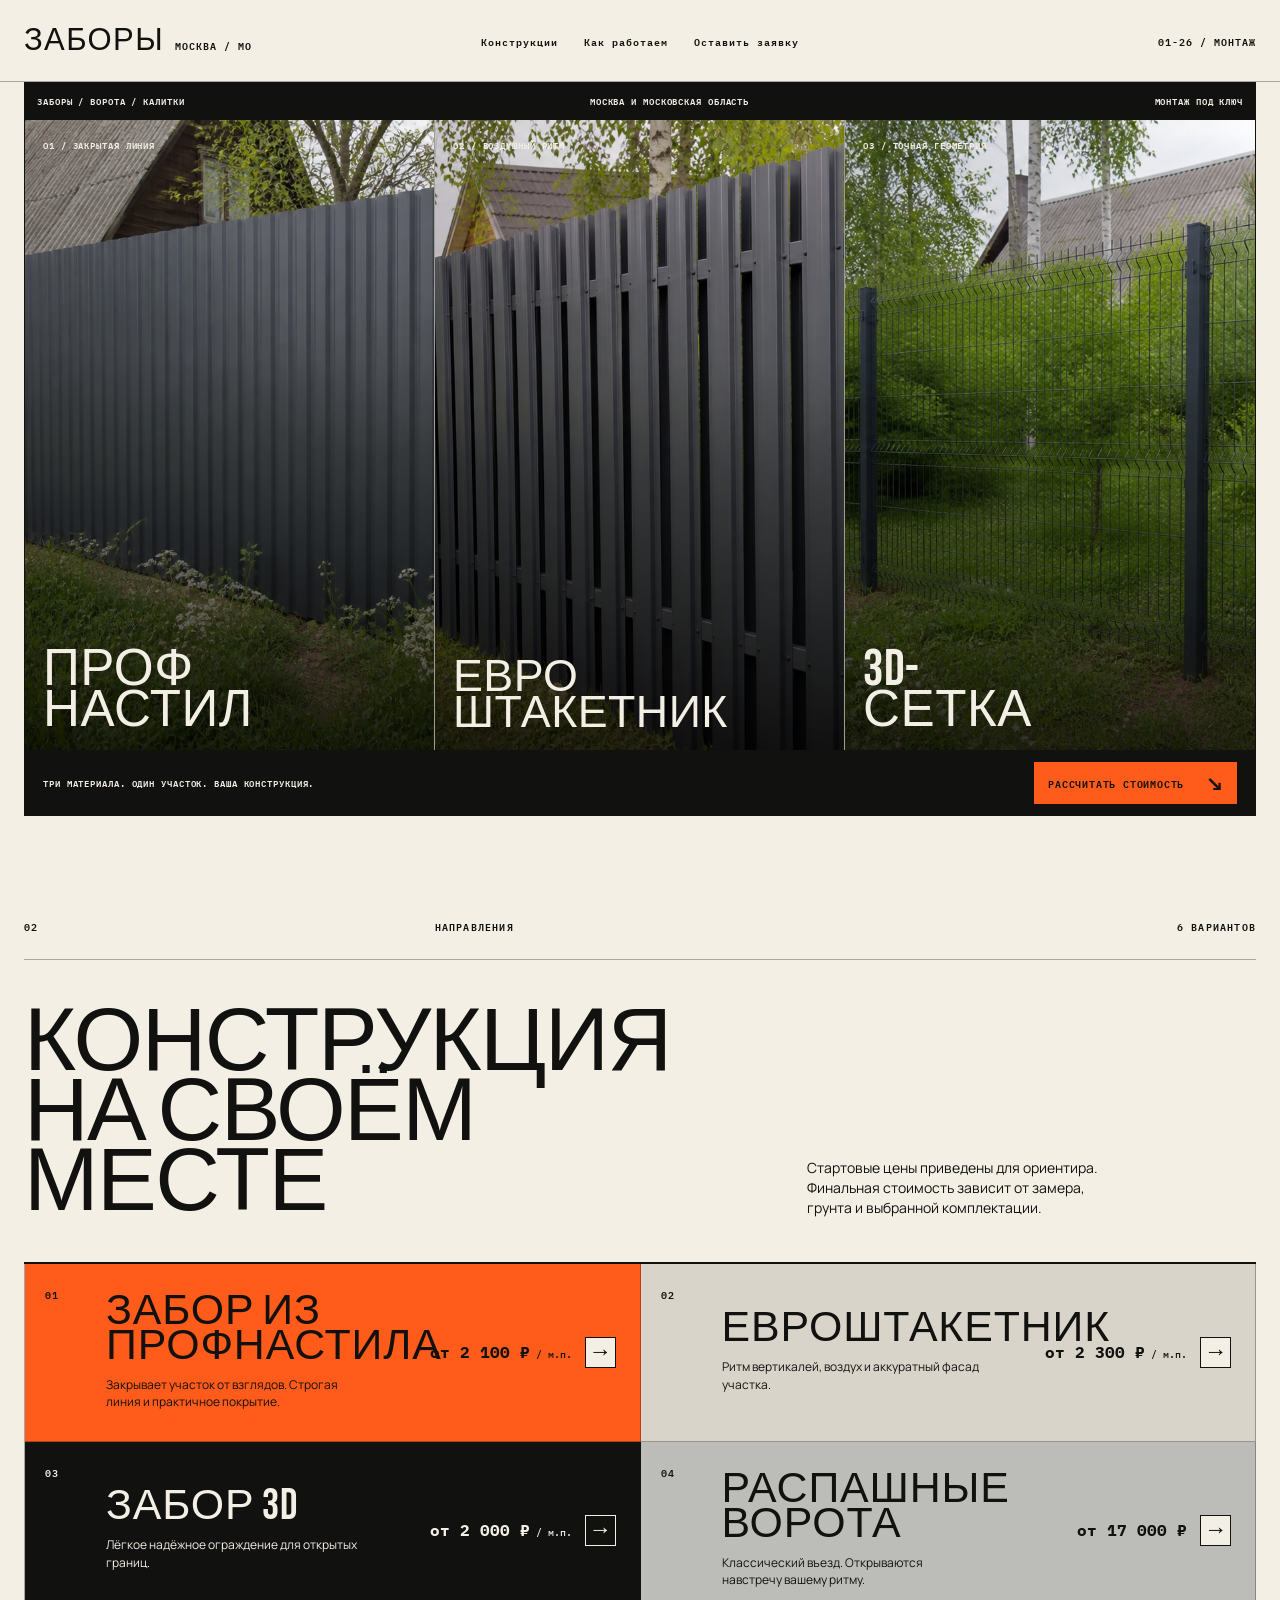
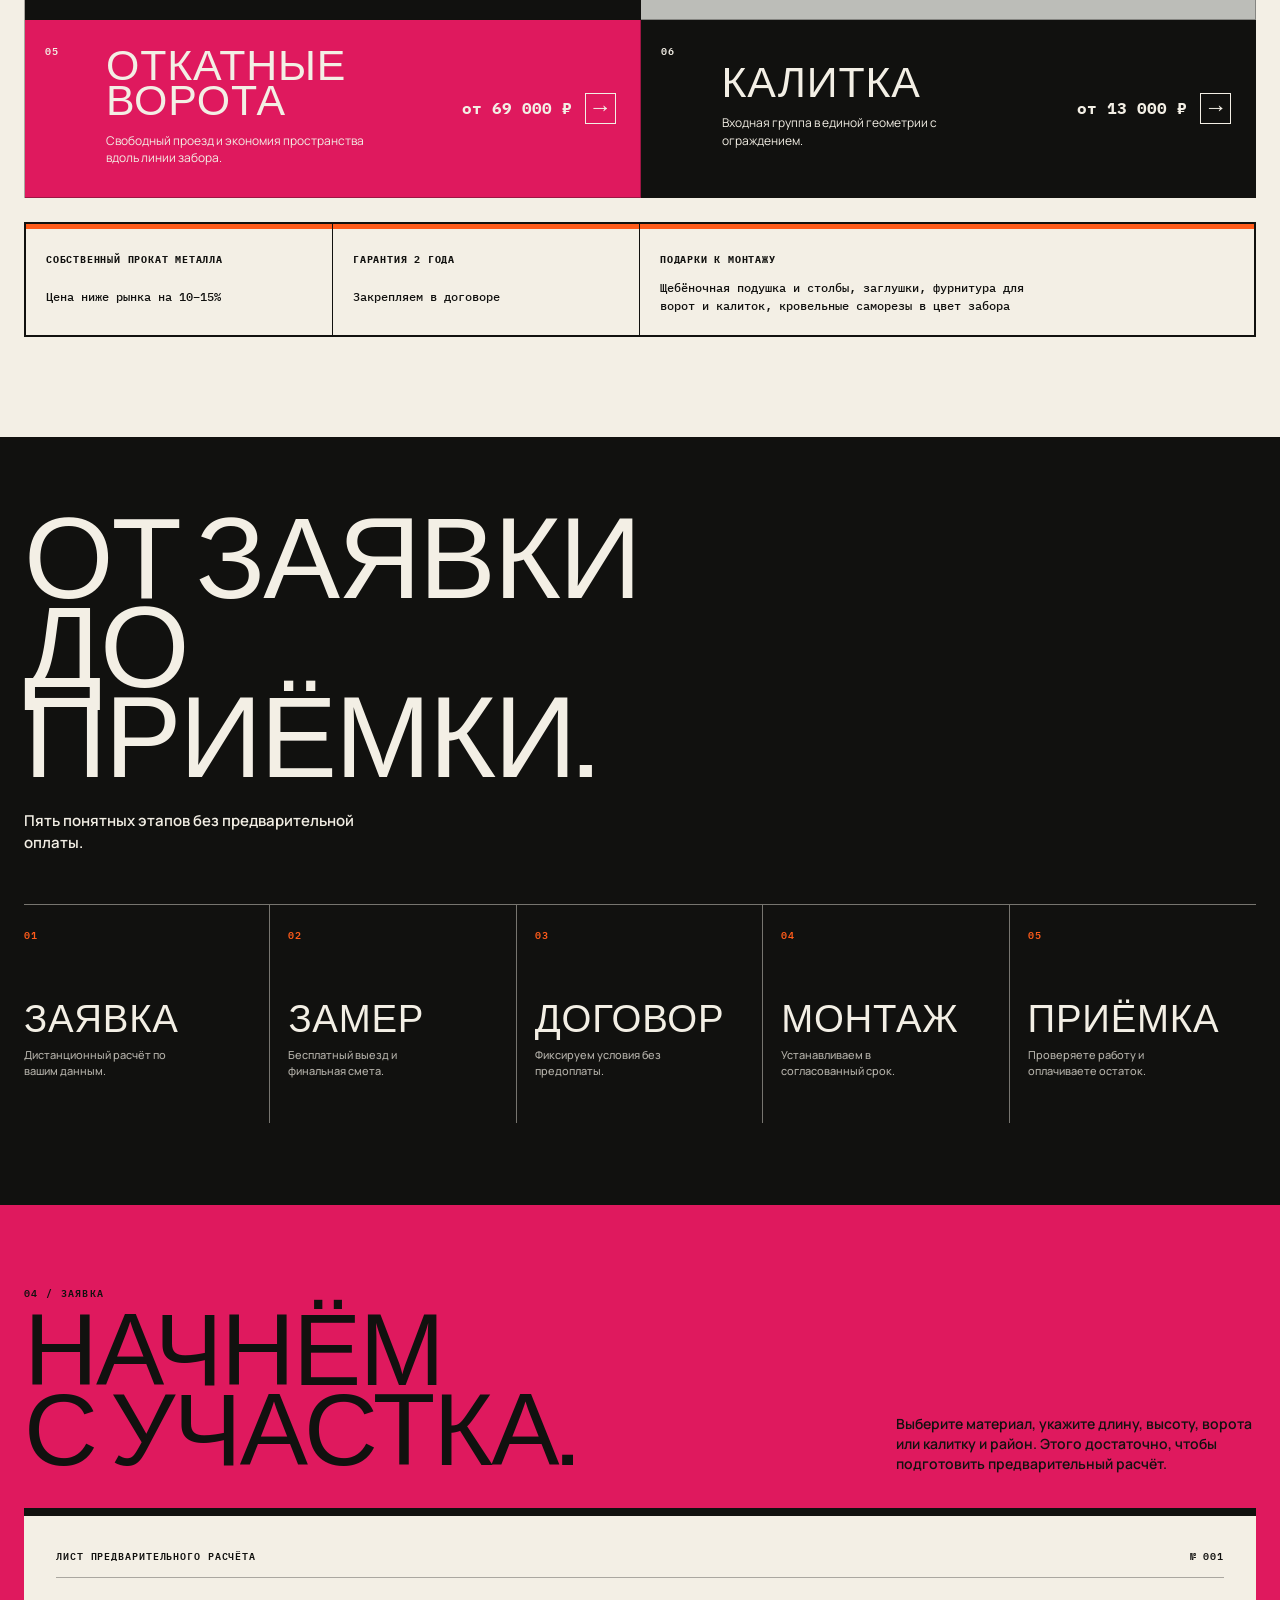
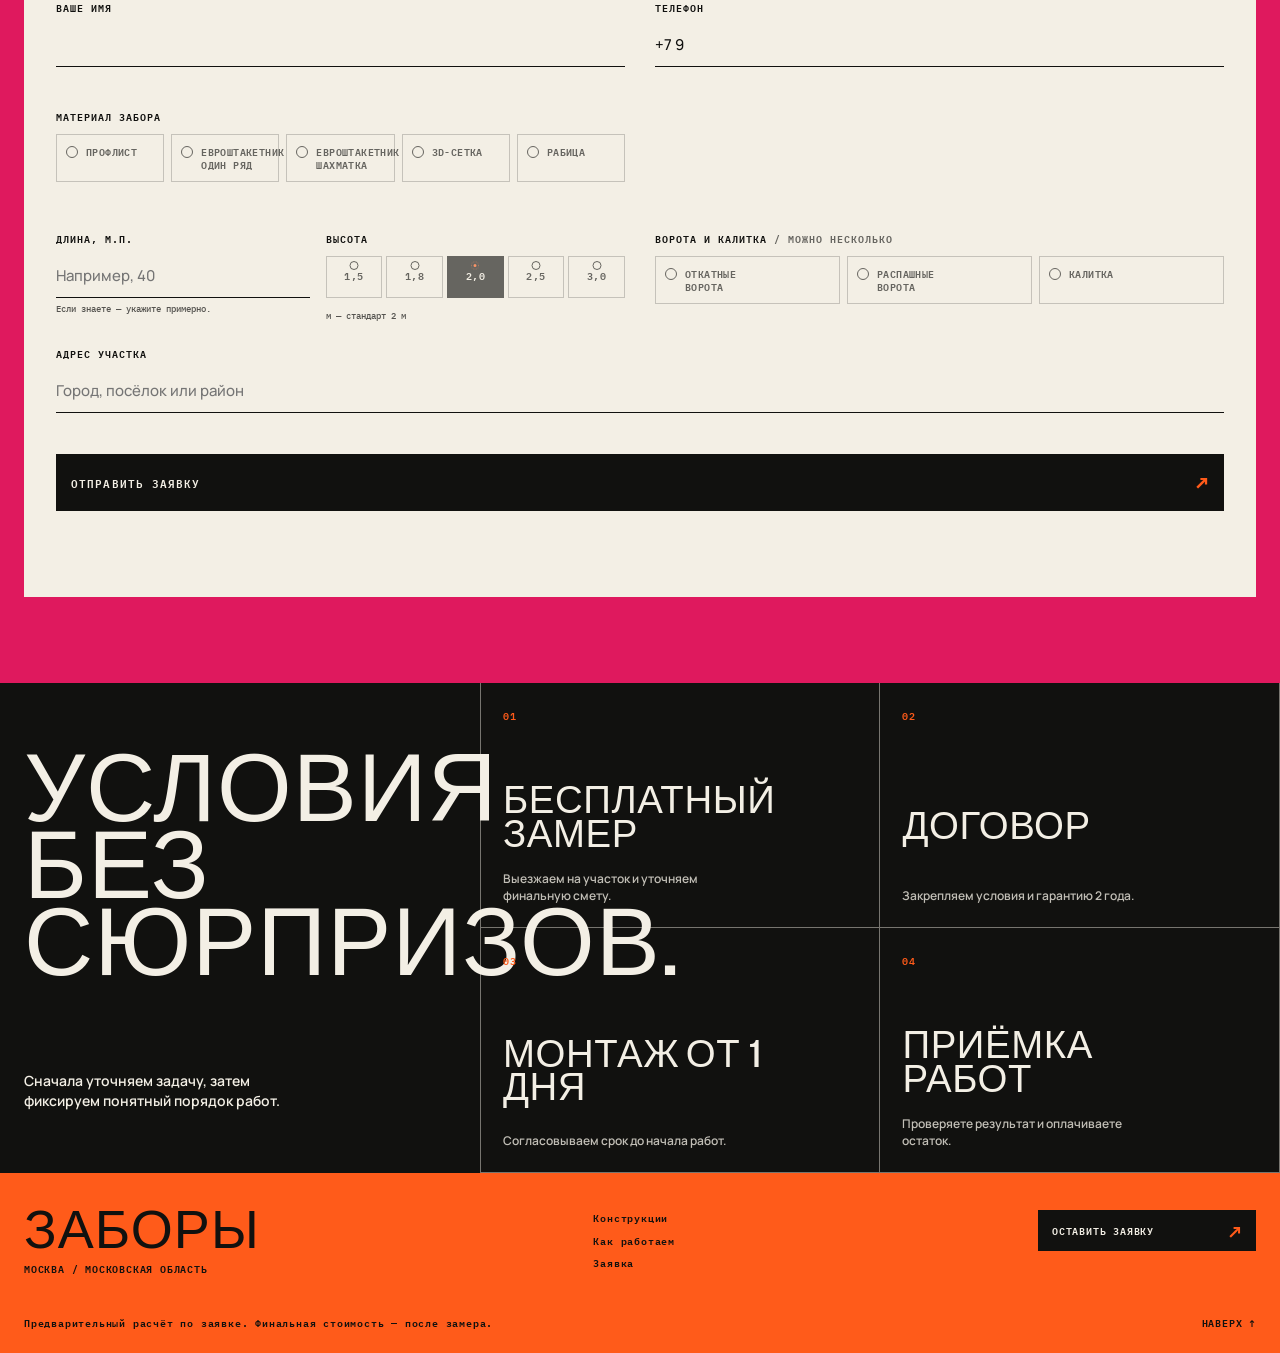
==== commit 493c0d71: "fix: tighten form grid and remove redundant material block" ====
--- a/index.html
+++ b/index.html
@@ -9,7 +9,7 @@
     <link rel="preconnect" href="https://fonts.gstatic.com" crossorigin />
     <link href="https://fonts.googleapis.com/css2?family=Bebas+Neue&family=IBM+Plex+Mono:wght@400;500;600&family=Manrope:wght@400;500;600;700;800&display=swap" rel="stylesheet" />
     <link rel="stylesheet" href="styles.css" />
-    <link rel="stylesheet" href="poster-additions.css?v=layout-3" />
+    <link rel="stylesheet" href="poster-additions.css?v=layout-5" />
     <link rel="stylesheet" href="fidelity-hero.css?v=static-5" />
   </head>
   <body>
@@ -63,14 +63,6 @@
           <button class="submit-button" type="submit"><span>ОТПРАВИТЬ ЗАЯВКУ</span><b aria-hidden="true">↗</b></button><p class="form-status" role="status" aria-live="polite"></p>
         </form>
       </section>
-      <section class="material-studies" aria-labelledby="material-studies-title">
-        <div class="material-studies-head"><h2 id="material-studies-title">ВЫБЕРИТЕ<br>СВОЙ РИТМ.</h2><p>Три базовых материала — с разной степенью приватности, прозрачности и графики на участке.</p></div>
-        <div class="material-studies-grid">
-          <article class="material-study"><img src="assets/hero-proflist-v3.png" alt="Графитовый забор из профнастила" /><div><b>ПРОФЛИСТ</b><h3>ЗАКРЫТАЯ ЛИНИЯ.</h3><p>Для участка, где важна приватность.</p></div></article>
-          <article class="material-study"><img src="assets/hero-euro-v1.png" alt="Графитовый забор из евроштакетника" /><div><b>ЕВРОШТАКЕТНИК</b><h3>ВОЗДУШНЫЙ РИТМ.</h3><p>Вертикали, свет и аккуратная геометрия.</p></div></article>
-          <article class="material-study"><img src="assets/hero-3d-v3.png" alt="Графитовый забор из 3D-сетки" /><div><b>3D-СЕТКА</b><h3>ТОЧНАЯ ГЕОМЕТРИЯ.</h3><p>Лёгкое надёжное ограждение открытых границ.</p></div></article>
-        </div>
-      </section>
       <section class="work-terms" aria-labelledby="work-terms-title">
         <div class="work-terms-title"><h2 id="work-terms-title">УСЛОВИЯ<br>БЕЗ СЮРПРИЗОВ.</h2><p>Сначала уточняем задачу, затем фиксируем понятный порядок работ.</p></div>
         <div class="work-terms-list">
--- a/poster-additions.css
+++ b/poster-additions.css
@@ -38,31 +38,20 @@
   .form-title .display-kicker,.form-title h2{grid-column:1}
   .form-title>p:last-child{grid-column:2;grid-row:1 / span 2;align-self:end;max-width:360px;margin:0}
   .lead-form{max-width:1340px;margin:42px auto 0;padding:30px 32px 34px}
-  .specification-form{grid-template-columns:repeat(2,minmax(0,1fr));column-gap:30px;row-gap:18px}
+  .specification-form{grid-template-columns:repeat(12,minmax(0,1fr));column-gap:30px;row-gap:20px}
   .specification-form>.form-heading,.material-field,.measurements-field,.submit-button,.form-status{grid-column:1/-1}
+  .specification-form>.form-field:nth-of-type(1){grid-column:1/7}
+  .specification-form>.form-field:nth-of-type(2){grid-column:7/-1}
   .material-grid{grid-template-columns:repeat(5,minmax(0,1fr))}
   .gates-grid{grid-template-columns:repeat(3,minmax(0,1fr))}
-  .measurements-field{max-width:680px}
-  .address-field{grid-column:1}
-  .gates-field{grid-column:2}
+  .measurements-field{grid-column:1/7;max-width:none}
+  .gates-field{grid-column:7/-1}
+  .address-field{grid-column:1/-1}
 }
 
-.material-studies{padding:0 max(24px,calc((100vw - 1340px)/2)) 104px;background:var(--paper)}
-.material-studies-head{display:grid;grid-template-columns:minmax(0,1.2fr) minmax(230px,.55fr);gap:42px;align-items:end;padding:76px 0 39px;border-bottom:2px solid var(--black)}
-.material-studies-head h2,.work-terms-title h2{margin:0;font:400 clamp(62px,7.5vw,118px)/.8 var(--display);letter-spacing:.01em}
-.material-studies-head p{max-width:330px;margin:0;font-size:14px;font-weight:600}
-.material-studies-grid{display:grid;grid-template-columns:repeat(3,1fr);border-left:1px solid var(--line)}
-.material-study{position:relative;min-width:0;min-height:425px;overflow:hidden;border-right:1px solid var(--line);border-bottom:1px solid var(--line);background:var(--black);color:var(--paper)}
-.material-study img{position:absolute;inset:0;width:100%;height:100%;object-fit:cover;filter:saturate(.8) contrast(1.06);transition:transform .55s cubic-bezier(.16,1,.3,1),filter .55s ease}
-.material-study::after{position:absolute;inset:0;background:linear-gradient(0deg,rgba(0,0,0,.88),rgba(0,0,0,.08) 67%);content:""}
-.material-study div{position:absolute;z-index:1;right:18px;bottom:19px;left:18px}
-.material-study b{display:block;margin-bottom:13px;color:var(--orange);font:600 10px var(--mono);letter-spacing:.11em}
-.material-study h3{margin:0;font:400 clamp(34px,3.3vw,49px)/.84 var(--display);letter-spacing:.015em}
-.material-study p{max-width:245px;margin:10px 0 0;font-size:12px;font-weight:600}
-@media(hover:hover){.material-study:hover img{filter:saturate(1) contrast(1.08);transform:scale(1.045)}}
-
 .work-terms{display:grid;grid-template-columns:minmax(290px,.9fr) minmax(0,1.5fr);background:var(--black);color:var(--paper)}
-.work-terms-title{display:flex;flex-direction:column;justify-content:space-between;min-height:490px;padding:72px max(24px,calc((100vw - 1340px)/2)) 62px}
+.work-terms-title{display:flex;min-width:0;flex-direction:column;justify-content:space-between;min-height:490px;padding:72px max(24px,calc((100vw - 1340px)/2)) 62px}
+.work-terms-title h2{margin:0;font:400 clamp(62px,7.5vw,118px)/.8 var(--display);letter-spacing:.01em}
 .work-terms-title p{max-width:285px;margin:30px 0 0;color:var(--paper);font-size:14px;font-weight:600}
 .work-terms-list{display:grid;grid-template-columns:1fr 1fr;border-left:1px solid rgba(243,239,229,.45)}
 .work-terms-list article{position:relative;display:grid;align-content:space-between;min-height:245px;padding:23px 22px;border-right:1px solid rgba(243,239,229,.45);border-bottom:1px solid rgba(243,239,229,.45)}
@@ -71,6 +60,13 @@
 .work-terms-list p{max-width:250px;margin:0;color:rgba(243,239,229,.78);font-size:12px;font-weight:600}
 .work-terms-list article::after{position:absolute;right:0;bottom:0;left:0;height:4px;background:var(--magenta);content:"";transform:scaleX(0);transform-origin:left;transition:transform .35s cubic-bezier(.16,1,.3,1)}
 @media(hover:hover){.work-terms-list article:hover::after{transform:scaleX(1)}}
+@media(min-width:801px) and (max-width:1020px){
+  .work-terms{grid-template-columns:1fr}
+  .work-terms-title{min-height:0;padding:56px max(24px,calc((100vw - 960px)/2)) 44px}
+  .work-terms-title h2{font-size:clamp(62px,10vw,86px)}
+  .work-terms-title p{margin-top:25px}
+  .work-terms-list{border-top:1px solid rgba(243,239,229,.45);border-left:0}
+}
 
 .site-footer{display:grid;grid-template-columns:1.3fr 1fr auto;gap:28px;padding:37px max(24px,calc((100vw - 1340px)/2)) 23px;background:var(--orange);color:var(--black)}
 .footer-brand{display:grid;align-content:start;gap:7px}.footer-brand strong{font:400 54px/.8 var(--display);letter-spacing:.02em}.footer-brand span,.site-footer nav a,.footer-action,.site-footer p,.footer-top{font:600 10px/1.45 var(--mono);letter-spacing:.08em}
@@ -78,8 +74,7 @@
 .footer-action{display:flex;align-items:center;justify-content:space-between;gap:22px;align-self:start;min-width:218px;padding:13px 14px;background:var(--black);color:var(--paper);text-decoration:none}.footer-action span{color:var(--orange);font-size:20px;line-height:.7}.footer-action:hover{background:var(--magenta)}
 .site-footer p{grid-column:1/3;max-width:540px;margin:12px 0 0}.footer-top{align-self:end;justify-self:end}
 @media(max-width:800px){
-  .material-studies{padding:0 16px 66px}.material-studies-head{grid-template-columns:1fr;gap:22px;padding:54px 0 30px}.material-studies-head h2,.work-terms-title h2{font-size:clamp(65px,19vw,102px)}
-  .material-studies-grid{grid-template-columns:1fr}.material-study{min-height:315px}.material-study div{right:15px;bottom:16px;left:15px}
+  .work-terms-title h2{font-size:clamp(65px,19vw,102px)}
   .work-terms{grid-template-columns:1fr}.work-terms-title{min-height:0;padding:55px 16px 45px}.work-terms-list{grid-template-columns:1fr 1fr;border-top:1px solid rgba(243,239,229,.45);border-left:0}.work-terms-list article{min-height:205px;padding:18px 16px}.work-terms-list h3{margin-top:38px;font-size:34px}
   .site-footer{grid-template-columns:1fr;gap:24px;padding:29px 16px 20px}.site-footer p{grid-column:auto;margin:0}.footer-top{align-self:auto;justify-self:start}
 }
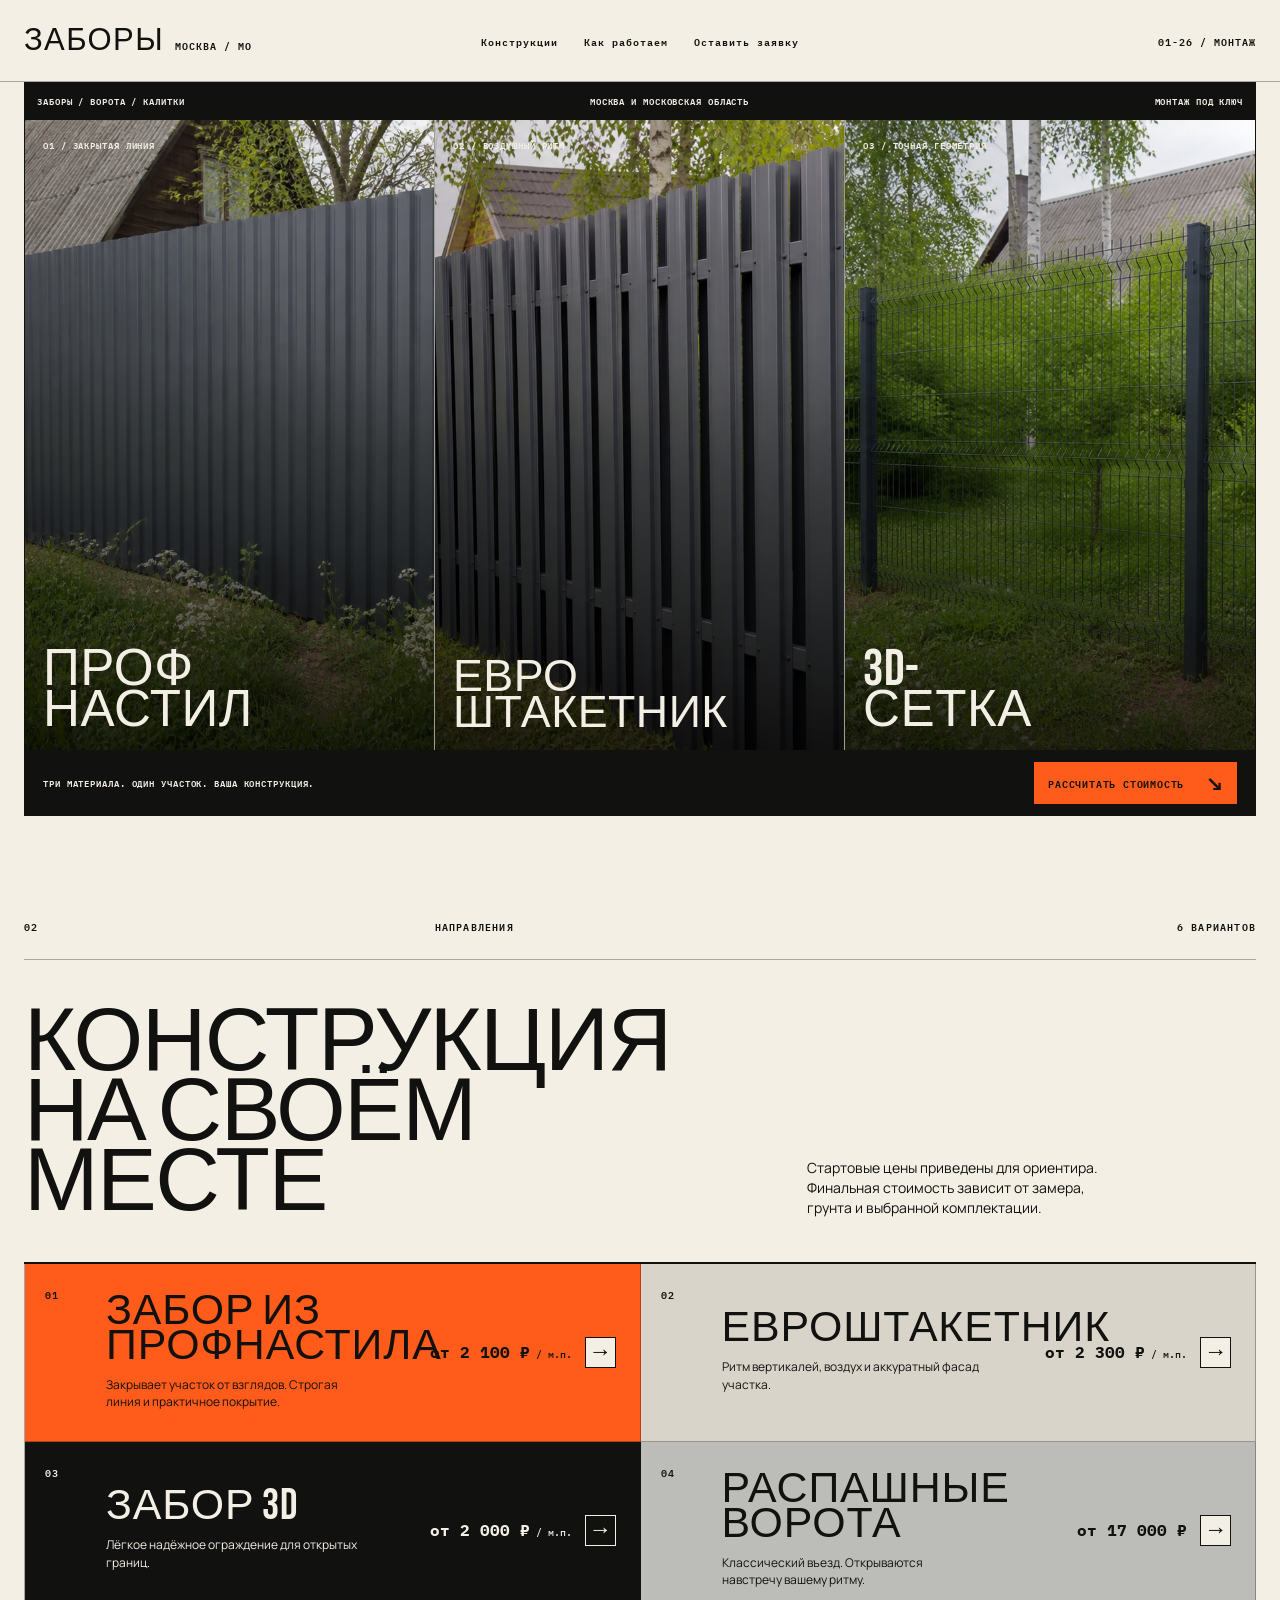
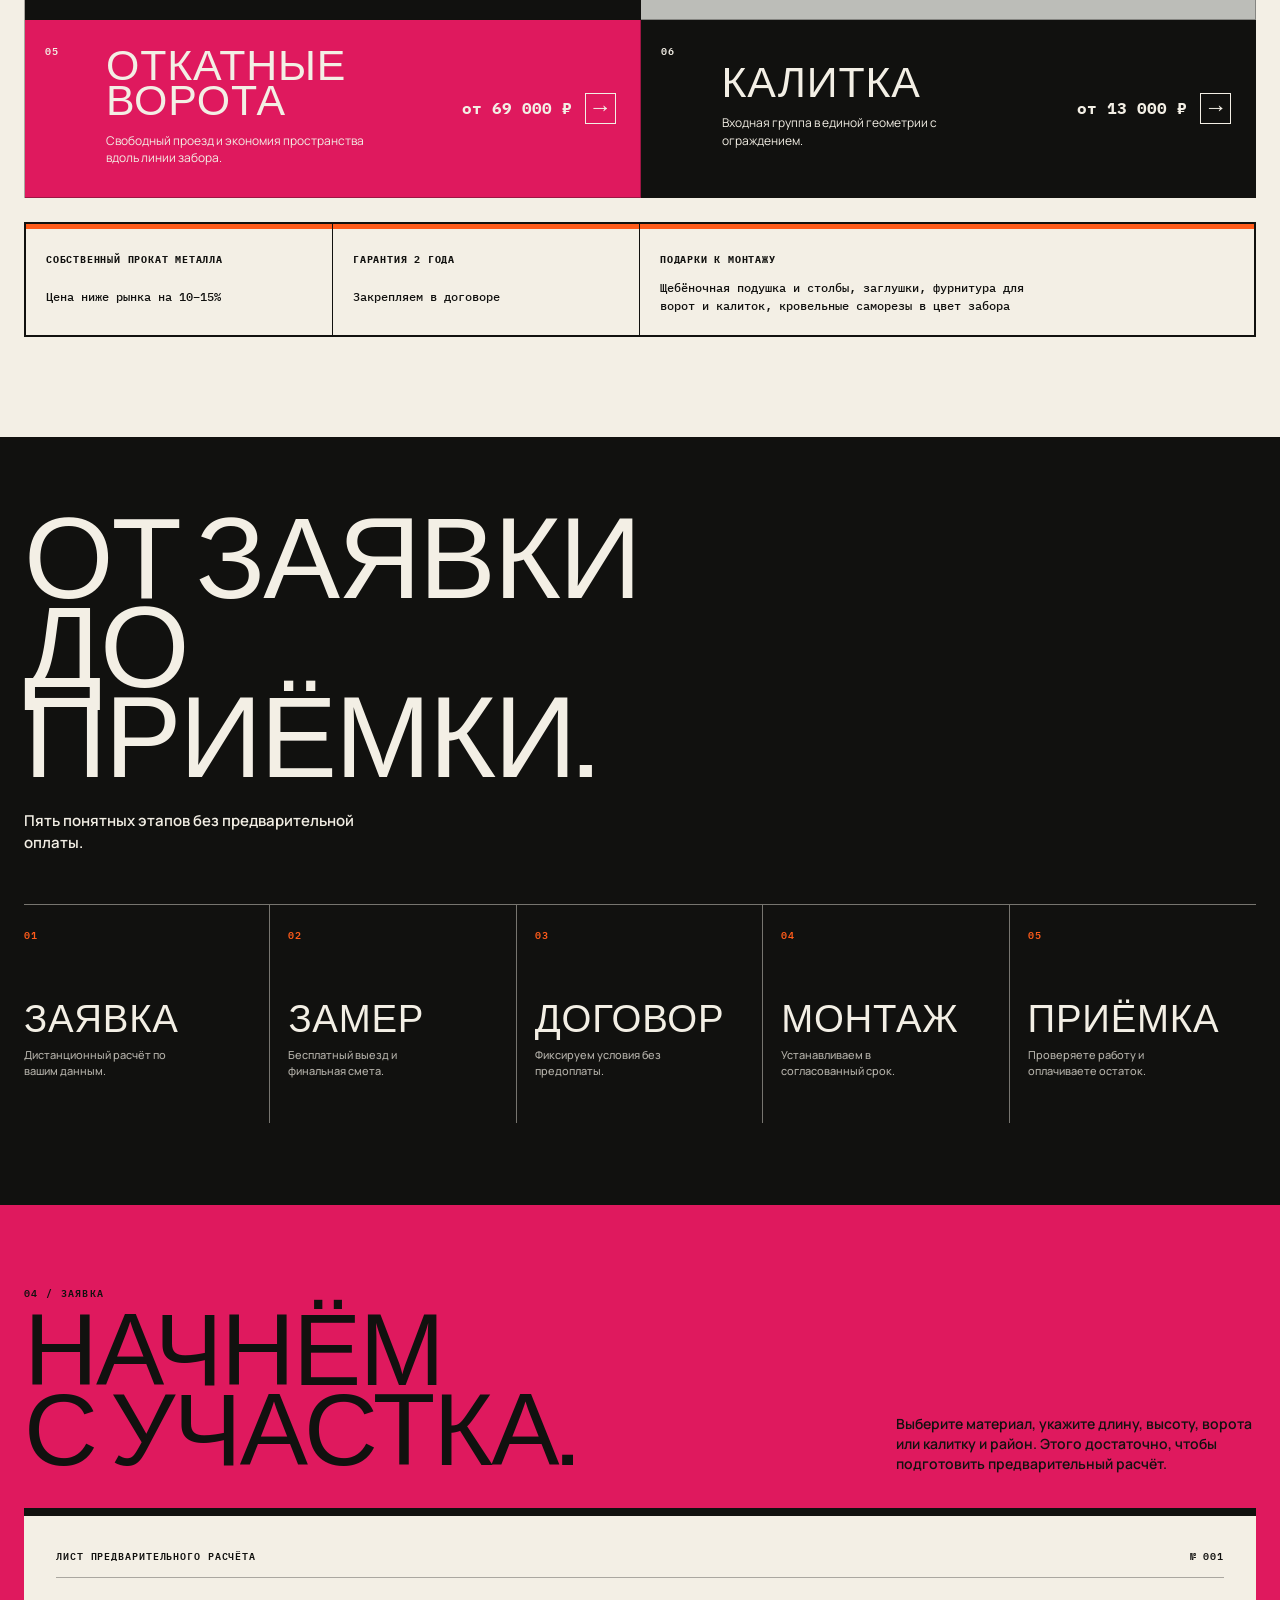
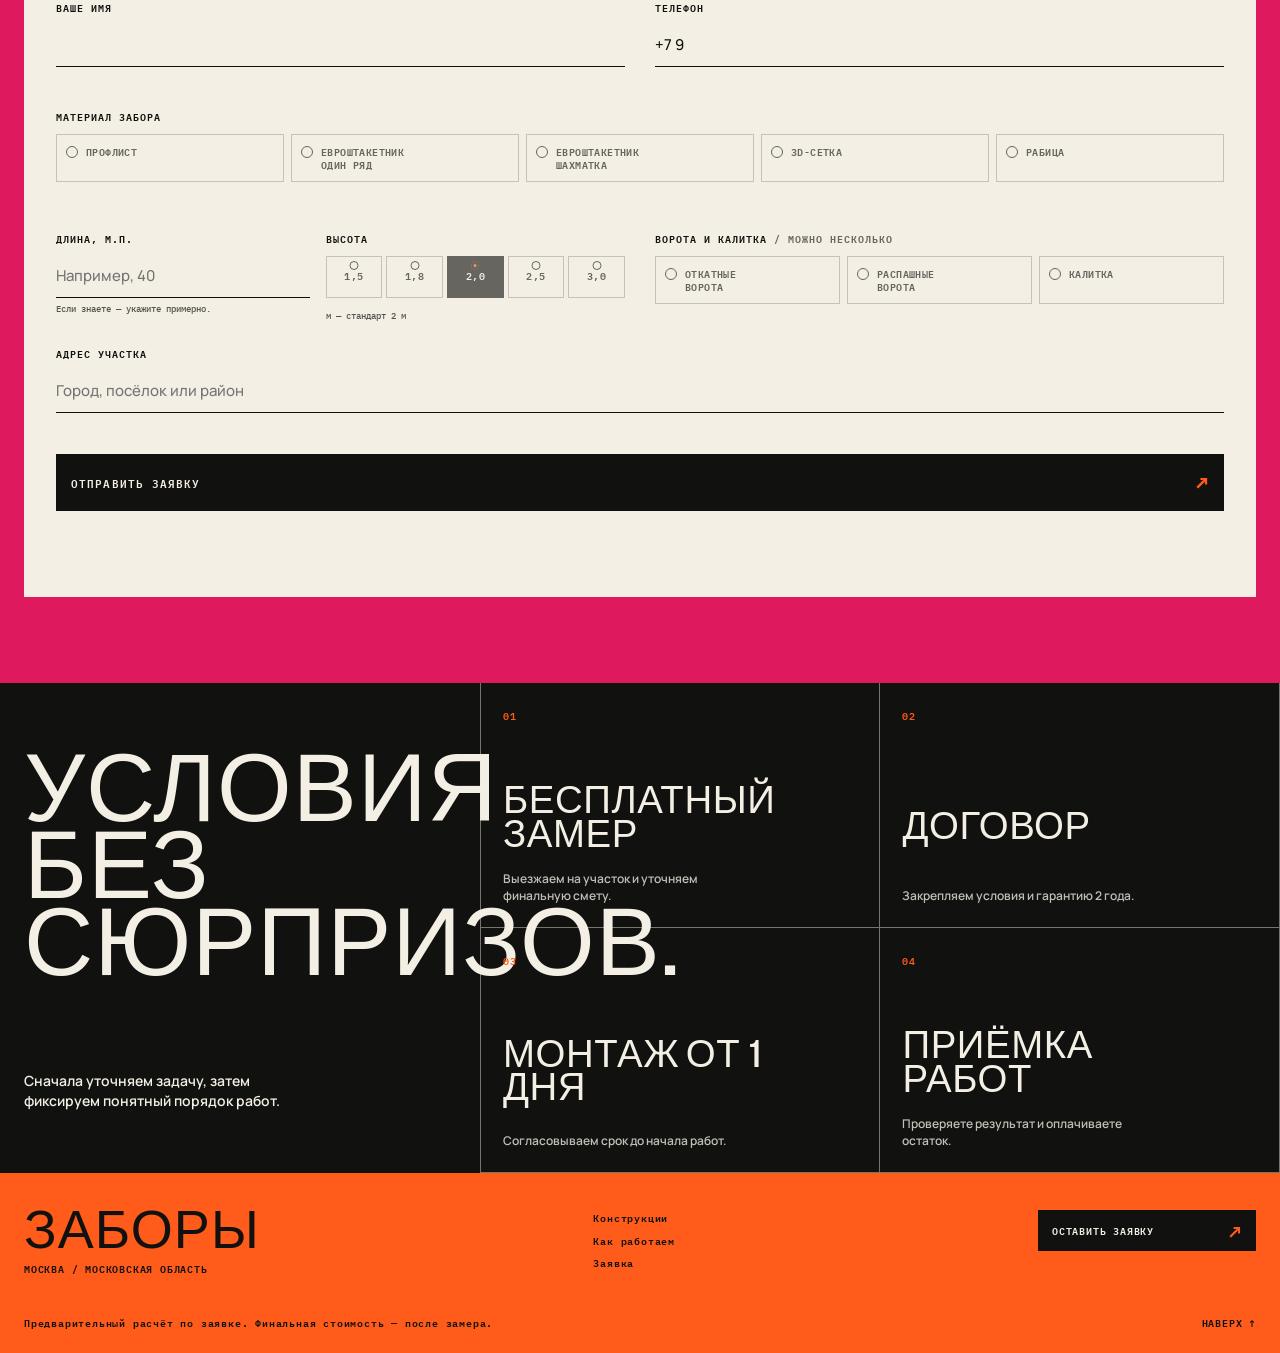
==== commit 6eeea002: "fix: restore full width material selection grid" ====
--- a/index.html
+++ b/index.html
@@ -54,8 +54,8 @@
         <div class="form-title"><p class="display-kicker">04 / ЗАЯВКА</p><h2 id="form-title">НАЧНЁМ<br>С УЧАСТКА.</h2><p>Выберите материал, укажите длину, высоту, ворота или калитку и район. Этого достаточно, чтобы подготовить предварительный расчёт.</p></div>
         <form class="lead-form specification-form" novalidate>
           <p class="form-heading">ЛИСТ ПРЕДВАРИТЕЛЬНОГО РАСЧЁТА <span>№ 001</span></p>
-          <div class="form-field"><label for="name">ВАШЕ ИМЯ</label><input id="name" name="name" autocomplete="name" required minlength="2" /><p class="field-error" id="name-error"></p></div>
-          <div class="form-field"><label for="phone">ТЕЛЕФОН</label><input id="phone" name="phone" type="tel" inputmode="tel" autocomplete="tel" value="+7 9" maxlength="18" aria-describedby="phone-error" required /><p class="field-error" id="phone-error"></p></div>
+          <div class="form-field name-field"><label for="name">ВАШЕ ИМЯ</label><input id="name" name="name" autocomplete="name" required minlength="2" /><p class="field-error" id="name-error"></p></div>
+          <div class="form-field phone-field"><label for="phone">ТЕЛЕФОН</label><input id="phone" name="phone" type="tel" inputmode="tel" autocomplete="tel" value="+7 9" maxlength="18" aria-describedby="phone-error" required /><p class="field-error" id="phone-error"></p></div>
           <fieldset class="choice-group form-field material-field"><legend>МАТЕРИАЛ ЗАБОРА</legend><div class="choice-grid material-grid"><label class="choice"><input type="radio" name="material" value="Профлист" /><span>ПРОФЛИСТ</span></label><label class="choice"><input type="radio" name="material" value="Евроштакетник — один ряд" /><span>ЕВРОШТАКЕТНИК<br>ОДИН РЯД</span></label><label class="choice"><input type="radio" name="material" value="Евроштакетник — шахматка" /><span>ЕВРОШТАКЕТНИК<br>ШАХМАТКА</span></label><label class="choice"><input type="radio" name="material" value="Забор 3D" /><span>3D-СЕТКА</span></label><label class="choice"><input type="radio" name="material" value="Рабица" /><span>РАБИЦА</span></label></div><p class="field-error" id="material-error"></p></fieldset>
           <div class="form-pair measurements-field"><div class="form-field"><label for="length">ДЛИНА, М.П.</label><input id="length" name="length" inputmode="decimal" placeholder="Например, 40" /><p class="field-hint">Если знаете — укажите примерно.</p></div><fieldset class="choice-group height-group form-field"><legend>ВЫСОТА</legend><div class="choice-grid height-grid"><label class="choice"><input type="radio" name="height" value="1.5 м" /><span>1,5</span></label><label class="choice"><input type="radio" name="height" value="1.8 м" /><span>1,8</span></label><label class="choice"><input type="radio" name="height" value="2 м" checked /><span>2,0</span></label><label class="choice"><input type="radio" name="height" value="2.5 м" /><span>2,5</span></label><label class="choice"><input type="radio" name="height" value="3 м" /><span>3,0</span></label></div><p class="field-hint">м — стандарт 2 м</p></fieldset></div>
           <fieldset class="choice-group form-field gates-field"><legend>ВОРОТА И КАЛИТКА <span>/ МОЖНО НЕСКОЛЬКО</span></legend><div class="choice-grid gates-grid"><label class="choice"><input type="checkbox" name="gates" value="Откатные ворота" /><span>ОТКАТНЫЕ<br>ВОРОТА</span></label><label class="choice"><input type="checkbox" name="gates" value="Распашные ворота" /><span>РАСПАШНЫЕ<br>ВОРОТА</span></label><label class="choice"><input type="checkbox" name="gates" value="Калитка" /><span>КАЛИТКА</span></label></div></fieldset>
--- a/poster-additions.css
+++ b/poster-additions.css
@@ -40,8 +40,8 @@
   .lead-form{max-width:1340px;margin:42px auto 0;padding:30px 32px 34px}
   .specification-form{grid-template-columns:repeat(12,minmax(0,1fr));column-gap:30px;row-gap:20px}
   .specification-form>.form-heading,.material-field,.measurements-field,.submit-button,.form-status{grid-column:1/-1}
-  .specification-form>.form-field:nth-of-type(1){grid-column:1/7}
-  .specification-form>.form-field:nth-of-type(2){grid-column:7/-1}
+  .name-field{grid-column:1/7}
+  .phone-field{grid-column:7/-1}
   .material-grid{grid-template-columns:repeat(5,minmax(0,1fr))}
   .gates-grid{grid-template-columns:repeat(3,minmax(0,1fr))}
   .measurements-field{grid-column:1/7;max-width:none}
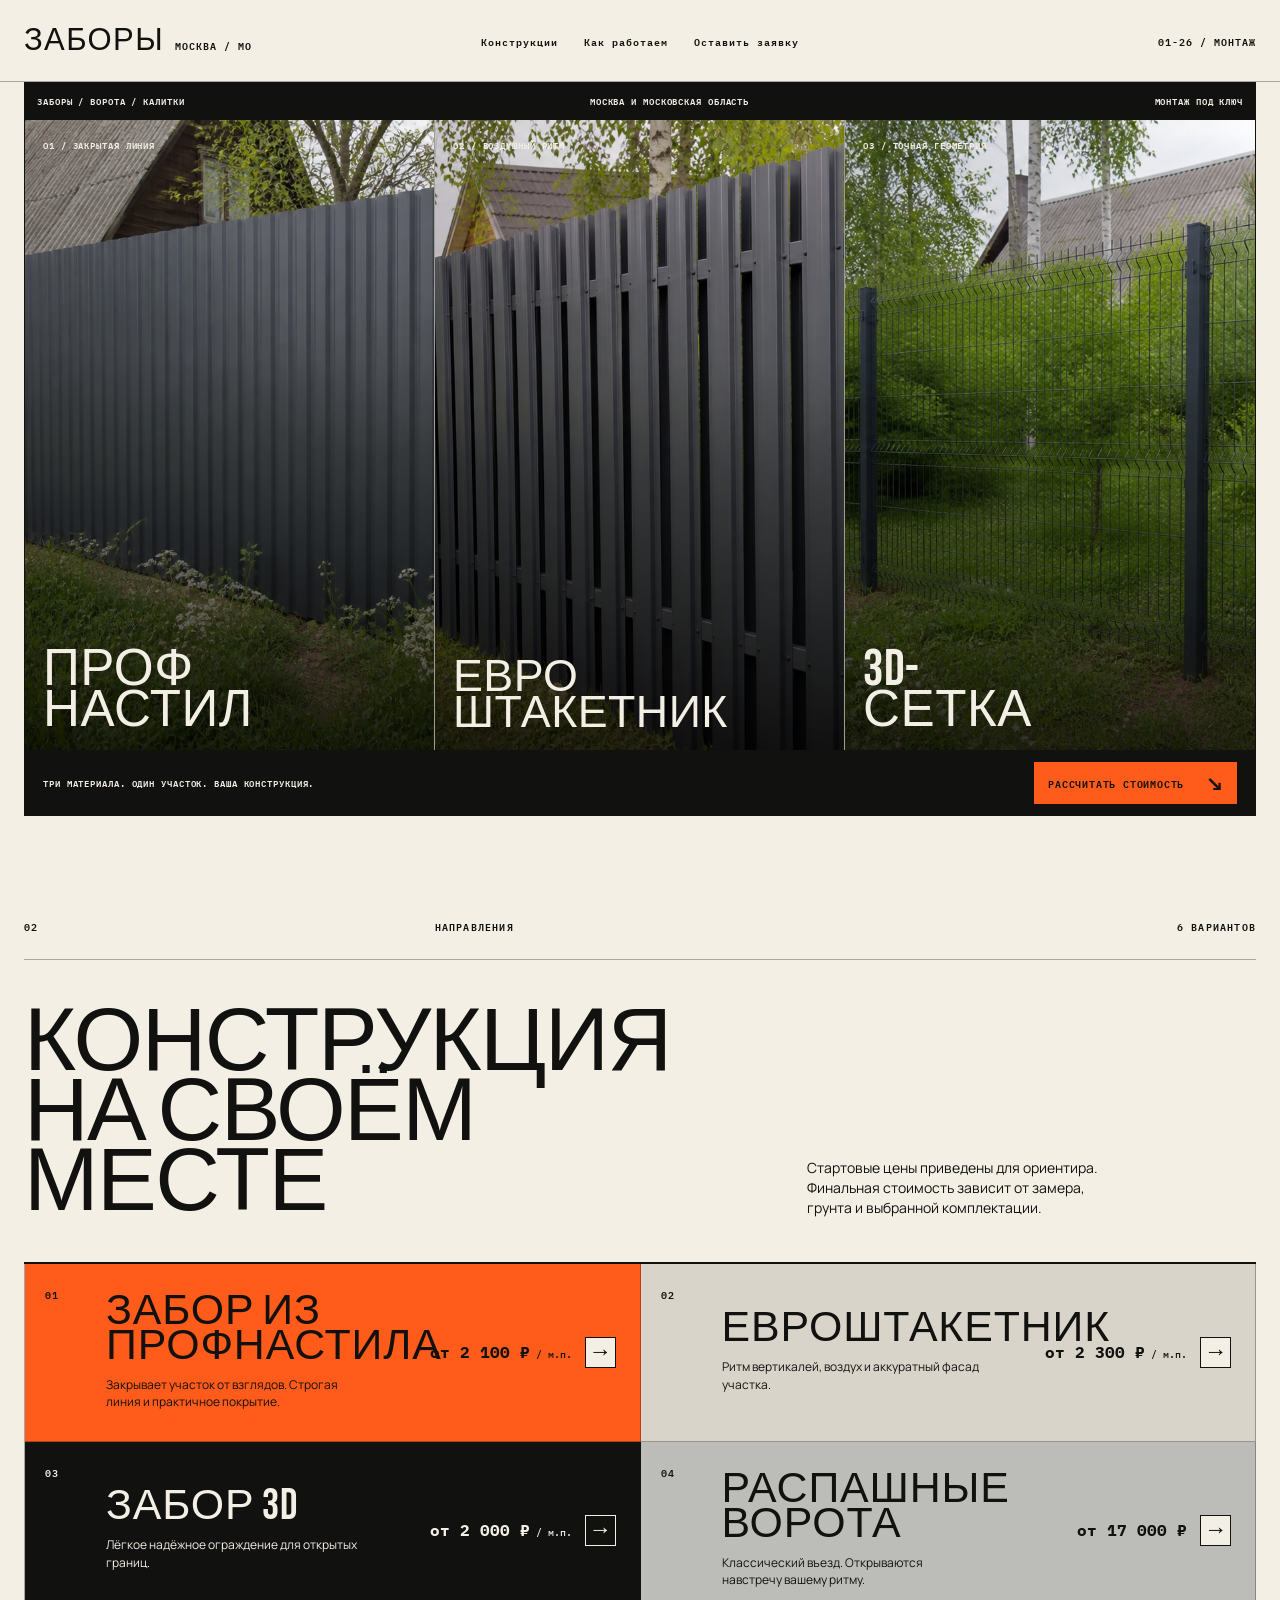
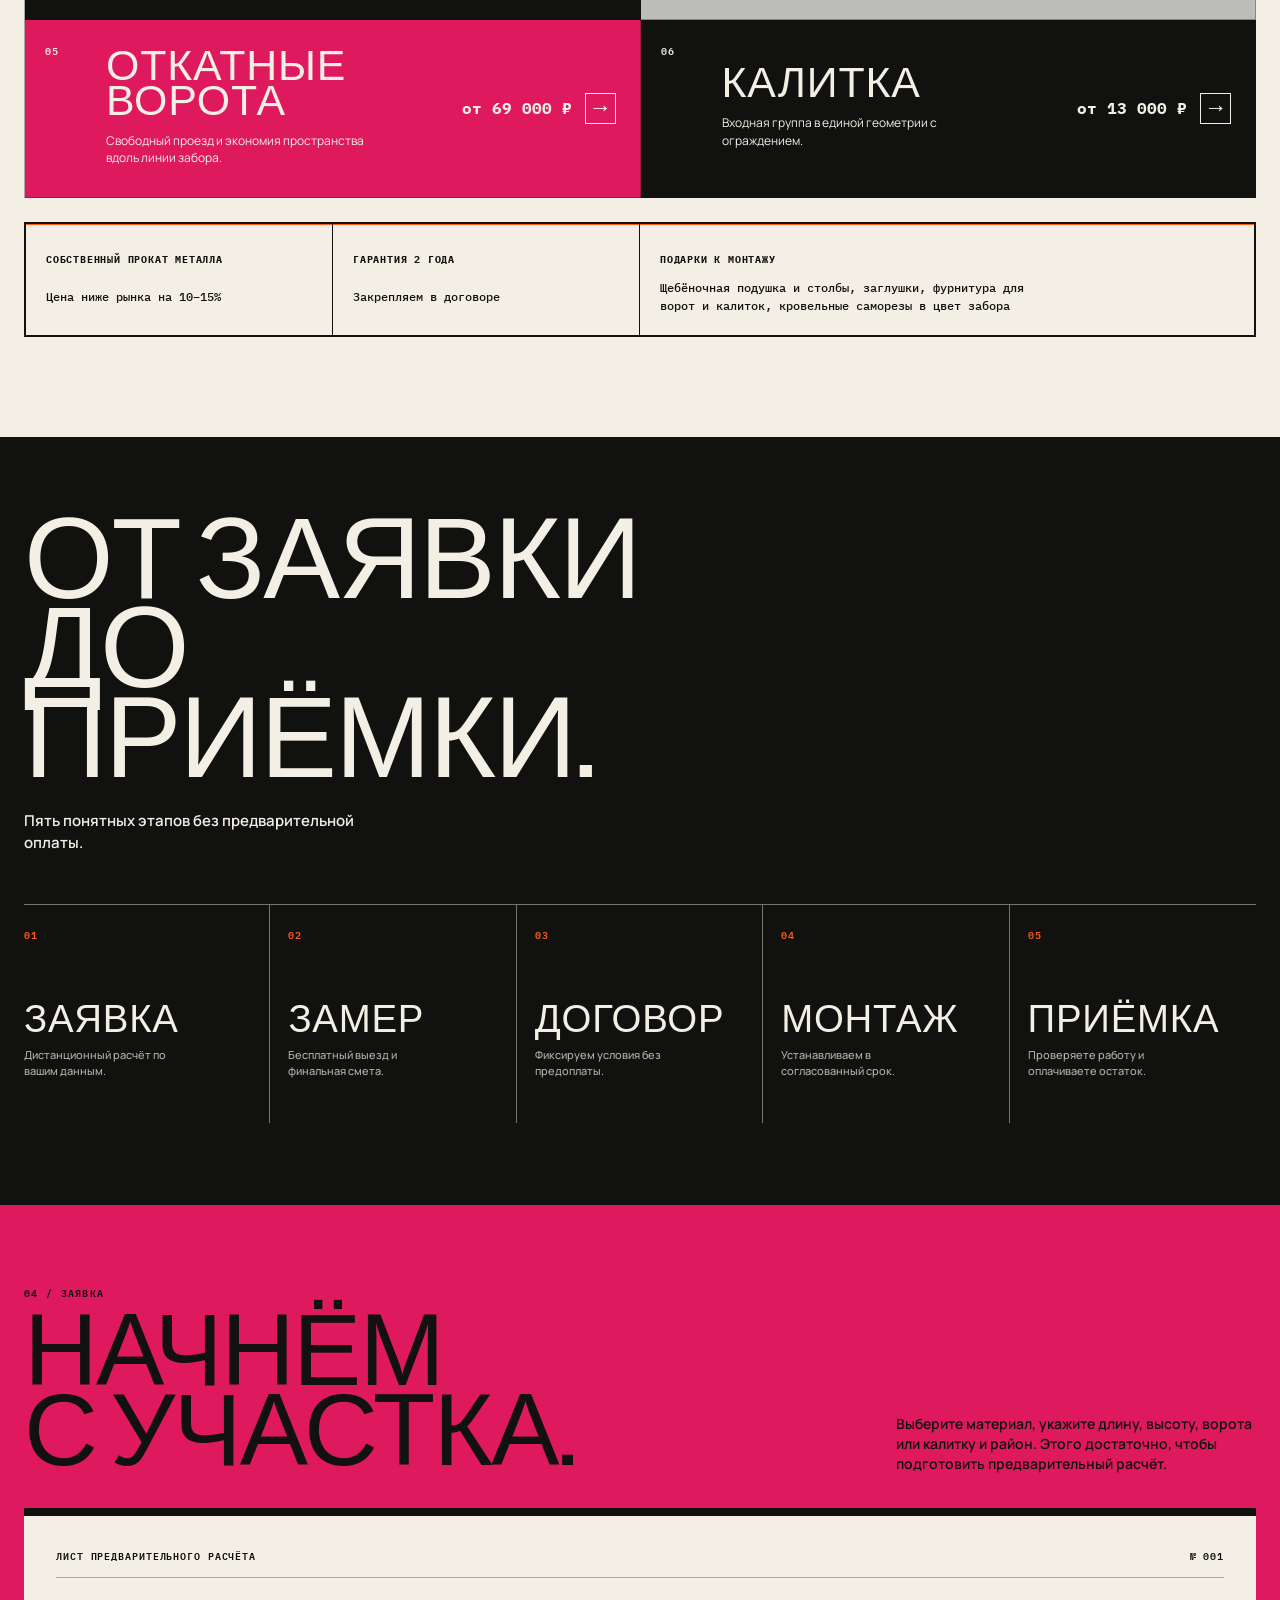
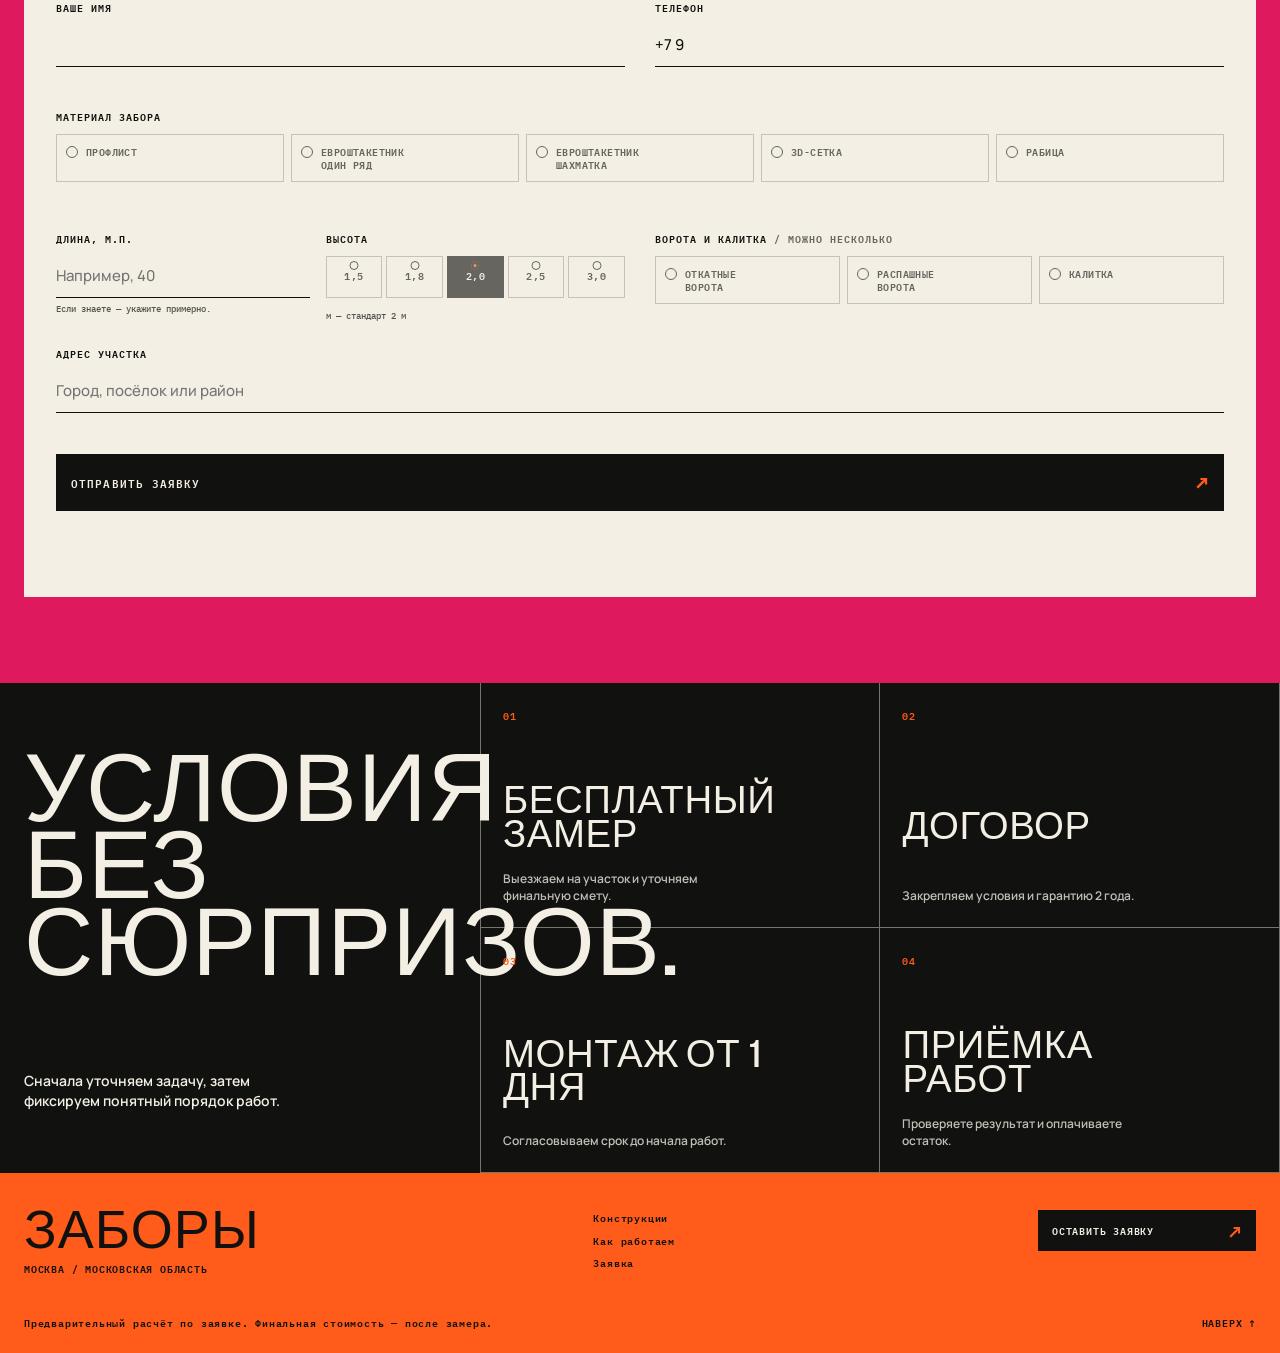
==== commit 798166ea: "feat: add interactive states to product directions" ====
--- a/index.html
+++ b/index.html
@@ -9,7 +9,7 @@
     <link rel="preconnect" href="https://fonts.gstatic.com" crossorigin />
     <link href="https://fonts.googleapis.com/css2?family=Bebas+Neue&family=IBM+Plex+Mono:wght@400;500;600&family=Manrope:wght@400;500;600;700;800&display=swap" rel="stylesheet" />
     <link rel="stylesheet" href="styles.css" />
-    <link rel="stylesheet" href="poster-additions.css?v=layout-5" />
+    <link rel="stylesheet" href="poster-additions.css?v=motion-6" />
     <link rel="stylesheet" href="fidelity-hero.css?v=static-5" />
   </head>
   <body>
--- a/poster-additions.css
+++ b/poster-additions.css
@@ -28,7 +28,7 @@
 @media(hover:hover){.choice:hover span{border-color:var(--black);background:var(--orange);transform:translateY(-2px)}.choice:hover span::before{background:var(--paper);box-shadow:inset 0 0 0 2px var(--orange)}.choice:has(input:checked):hover span{background:var(--black);color:var(--paper);transform:none}.choice:has(input:checked):hover span::before{background:var(--orange);box-shadow:inset 0 0 0 2px var(--black)}}
 
 /* Conditions are a separate proof block, not a continuation of the black product grid. */
-.directions-note{position:relative;grid-template-columns:1fr 1fr 2fr;margin-top:24px;border:2px solid var(--black);background:var(--paper);color:var(--black)}.directions-note p{position:relative;gap:12px;padding:28px 20px 20px;border-right:1px solid var(--black);font:500 12px/1.5 var(--mono)}.directions-note p::before{position:absolute;top:0;right:0;left:0;height:5px;background:var(--orange);content:""}.directions-note p:last-child{border-right:0}.directions-note b{color:var(--black);font-size:10px;letter-spacing:.08em}.directions-note span{max-width:370px}
+.directions-note{position:relative;grid-template-columns:1fr 1fr 2fr;margin-top:24px;border:2px solid var(--black);background:var(--paper);color:var(--black)}.directions-note p{position:relative;gap:12px;padding:28px 20px 20px;border-right:1px solid var(--black);font:500 12px/1.5 var(--mono)}.directions-note p::before{position:absolute;top:0;right:0;left:0;height:1px;background:var(--orange);content:""}.directions-note p:last-child{border-right:0}.directions-note b{color:var(--black);font-size:10px;letter-spacing:.08em}.directions-note span{max-width:370px}
 @media(max-width:800px){.directions-note{grid-template-columns:1fr;margin-top:16px}.directions-note p{padding:23px 17px 17px;border-right:0;border-bottom:1px solid var(--black)}.directions-note p:last-child{border-bottom:0}}
 
 /* The specification is one task: on wide screens its fields read as one compact sheet. */
@@ -58,7 +58,7 @@
 .work-terms-list b{color:var(--orange);font:600 10px var(--mono);letter-spacing:.1em}
 .work-terms-list h3{max-width:260px;margin:52px 0 9px;font:400 clamp(33px,3vw,46px)/.87 var(--display);letter-spacing:.015em}
 .work-terms-list p{max-width:250px;margin:0;color:rgba(243,239,229,.78);font-size:12px;font-weight:600}
-.work-terms-list article::after{position:absolute;right:0;bottom:0;left:0;height:4px;background:var(--magenta);content:"";transform:scaleX(0);transform-origin:left;transition:transform .35s cubic-bezier(.16,1,.3,1)}
+.work-terms-list article::after{position:absolute;right:0;bottom:0;left:0;height:1px;background:var(--magenta);content:"";transform:scaleX(0);transform-origin:left;transition:transform .35s cubic-bezier(.16,1,.3,1)}
 @media(hover:hover){.work-terms-list article:hover::after{transform:scaleX(1)}}
 @media(min-width:801px) and (max-width:1020px){
   .work-terms{grid-template-columns:1fr}
@@ -79,3 +79,16 @@
   .site-footer{grid-template-columns:1fr;gap:24px;padding:29px 16px 20px}.site-footer p{grid-column:auto;margin:0}.footer-top{align-self:auto;justify-self:start}
 }
 @media(max-width:480px){.work-terms-list{grid-template-columns:1fr}.work-terms-list article{min-height:170px;border-right:0}.work-terms-list h3{margin-top:28px}.footer-action{width:100%}}
+
+/* A hovered construction is brought to the foreground like a selected sheet in a materials board. */
+@media (hover:hover) and (pointer:fine){
+  .direction{isolation:isolate;transition:transform .28s cubic-bezier(.16,1,.3,1),box-shadow .28s cubic-bezier(.16,1,.3,1)}
+  .direction>div,.direction-number,.direction strong,.direction>a{transition:transform .28s cubic-bezier(.16,1,.3,1),background-color .22s ease,color .22s ease,border-color .22s ease}
+  .direction:hover{z-index:3;box-shadow:0 14px 26px rgba(17,17,15,.19);transform:translateY(-4px)}
+  .direction:hover>div{transform:translateX(9px)}
+  .direction:hover .direction-number{transform:translateY(3px)}
+  .direction:hover strong{transform:translateX(-7px)}
+  .direction:hover>a{background:var(--black);border-color:var(--black);color:var(--paper);transform:translateX(-5px) scale(1.08)}
+  .direction-dark:hover>a,.direction-magenta:hover>a{background:var(--paper);border-color:var(--paper);color:var(--black)}
+}
+@media (prefers-reduced-motion:reduce){.direction,.direction>div,.direction-number,.direction strong,.direction>a{transition:none!important}}
